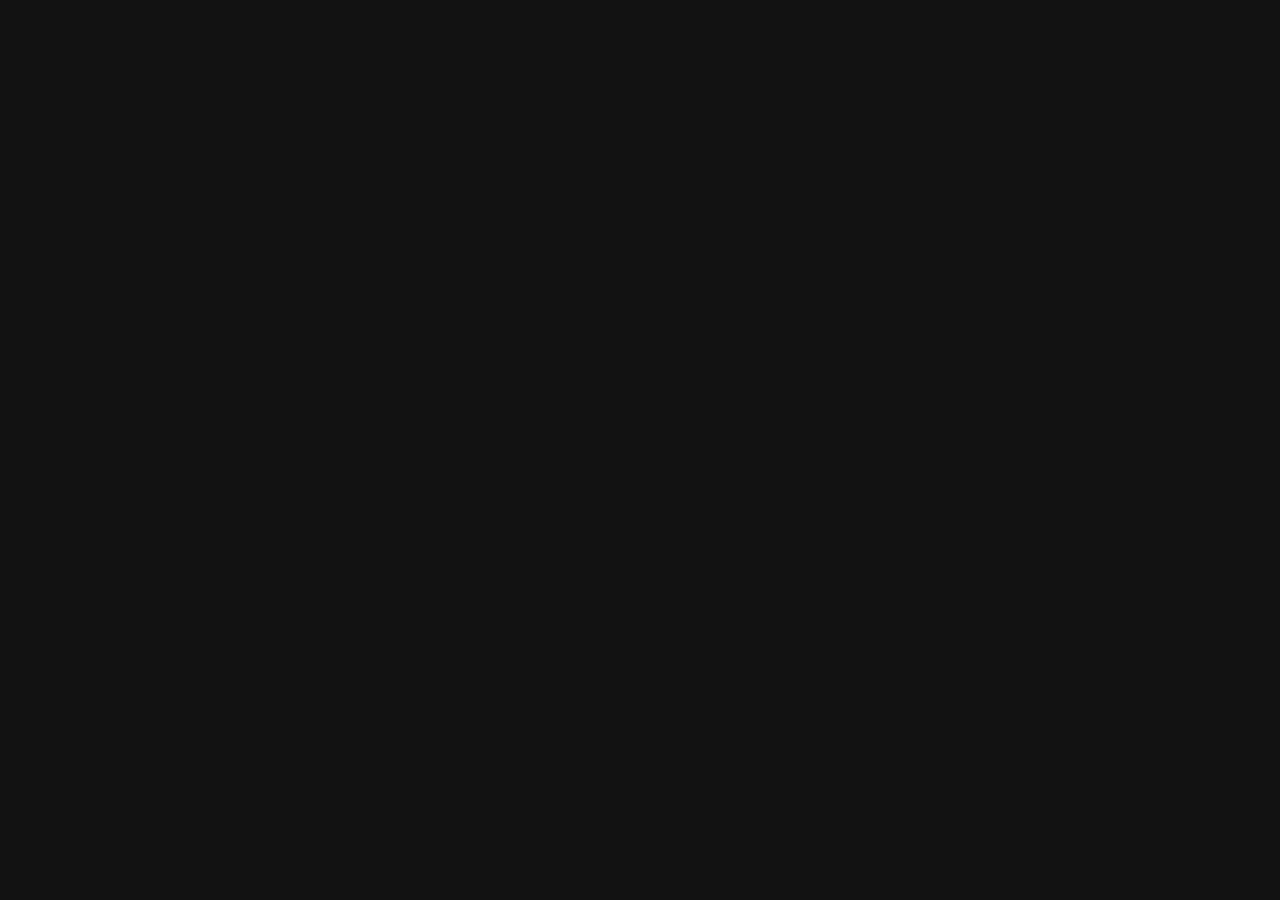
==== public/system/index.html @ 82a5e255 "Create index.html" ====
<!doctype html>
<html lang="vi">
<head>
  <meta charset="utf-8"/>
  <meta name="viewport" content="width=device-width,initial-scale=1"/>
  <meta name="color-scheme" content="dark"/>
  <meta name="theme-color" content="#0b0f14"/>

  <title>Hệ thống Muonnoi · Nguyên tắc và kiến trúc</title>
  <meta name="description" content="Nguyên tắc vận hành Muonnoi: chống thao túng, không feed gây nghiện, dữ liệu tối thiểu, link bền, kiến trúc Cloudflare Pages/Workers/D1."/>
  <link rel="canonical" href="https://docs.muonnoi.org/system/"/>

  <link rel="alternate" hreflang="vi" href="https://docs.muonnoi.org/system/"/>
  <link rel="alternate" hreflang="en" href="https://docs.muonnoi.org/en/system/"/>
  <link rel="alternate" hreflang="x-default" href="https://docs.muonnoi.org/system/"/>

  <meta property="og:type" content="article"/>
  <meta property="og:site_name" content="Muonnoi"/>
  <meta property="og:title" content="Hệ thống Muonnoi"/>
  <meta property="og:description" content="Nguyên tắc và kiến trúc của Social Operating System."/>
  <meta property="og:url" content="https://docs.muon
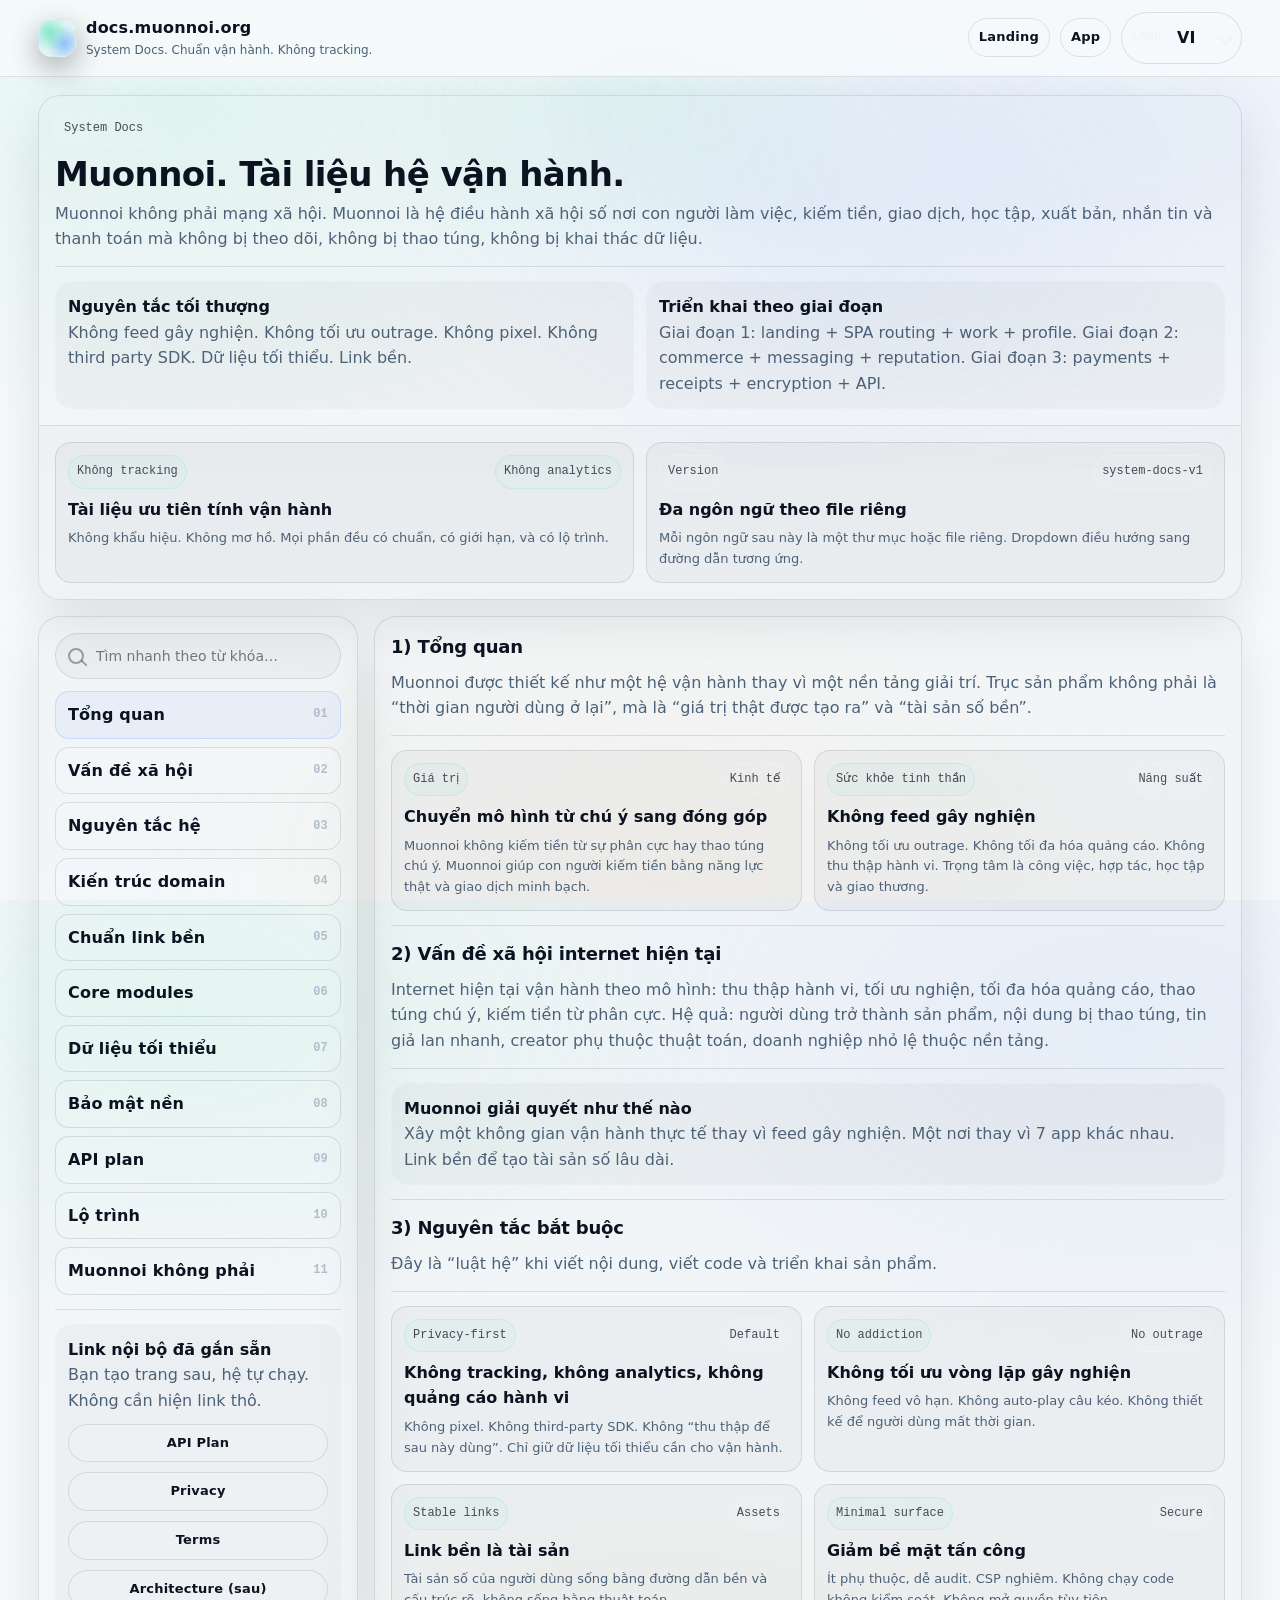
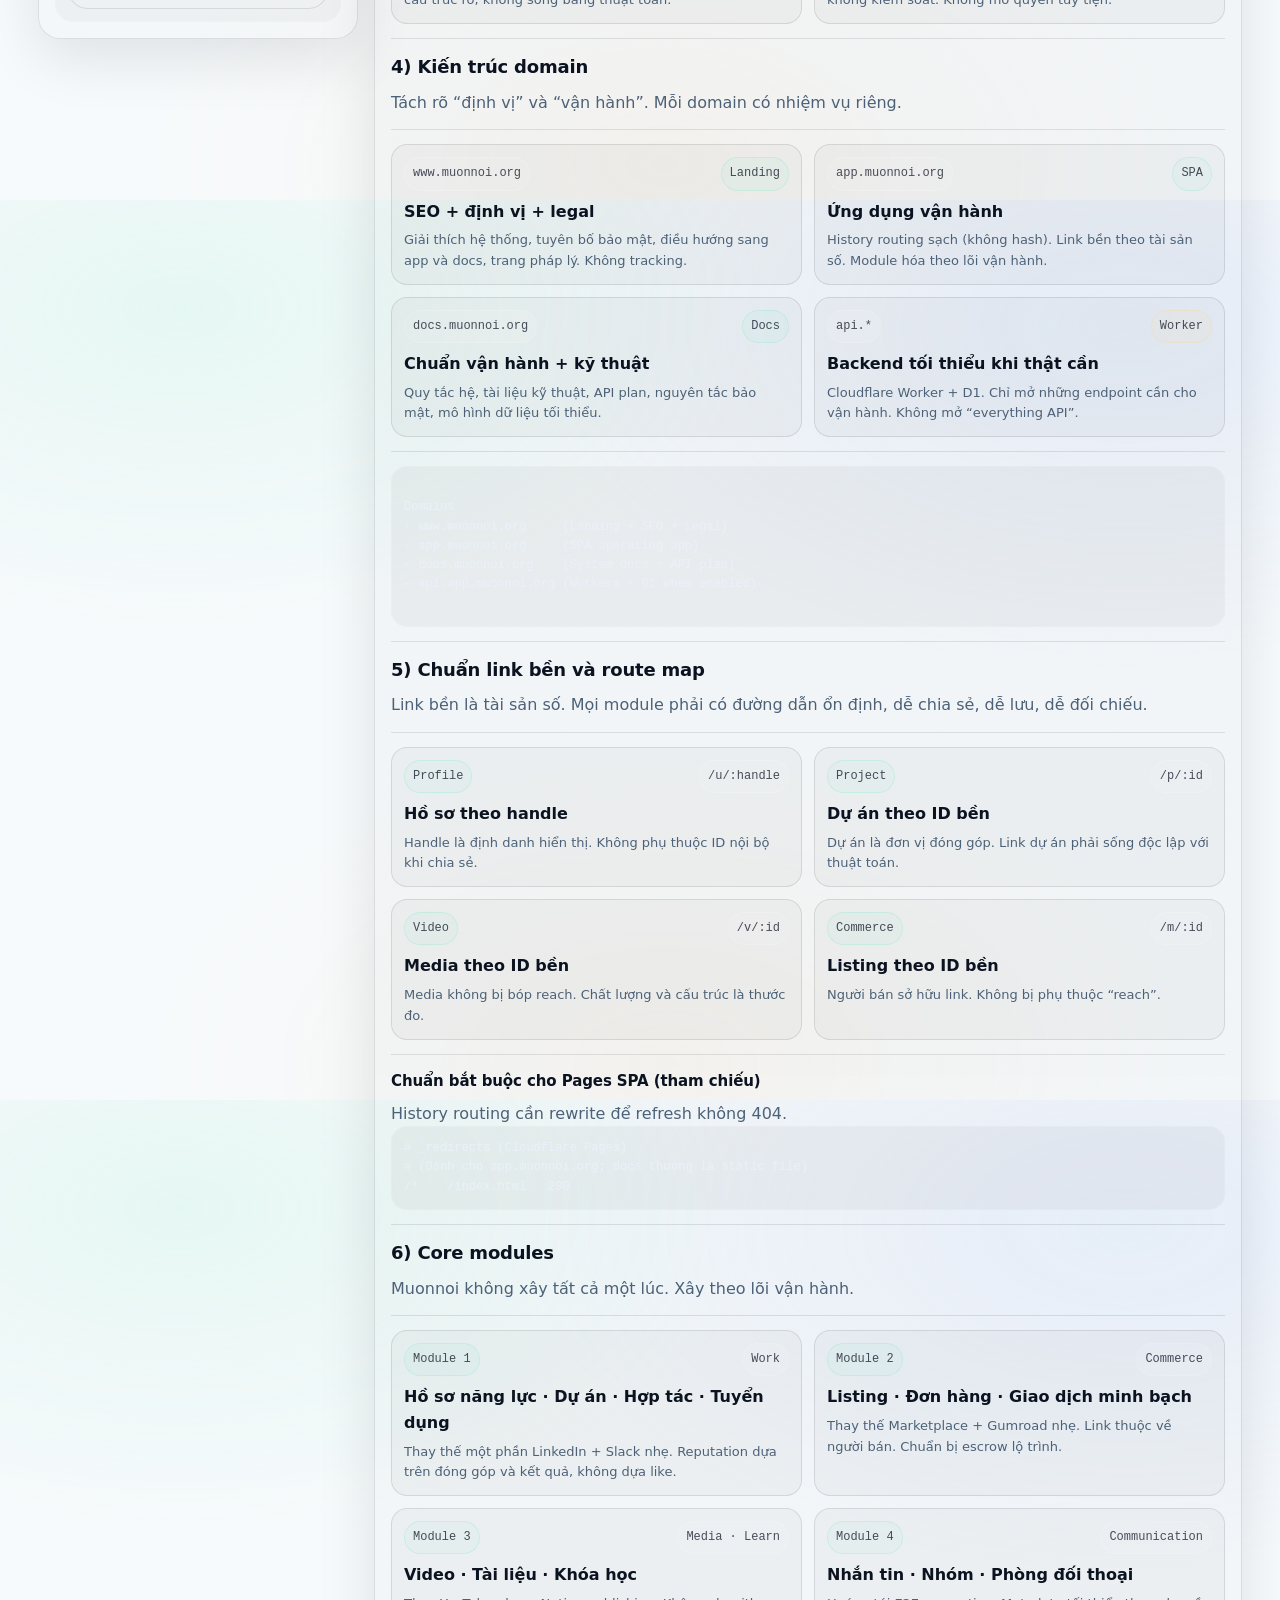
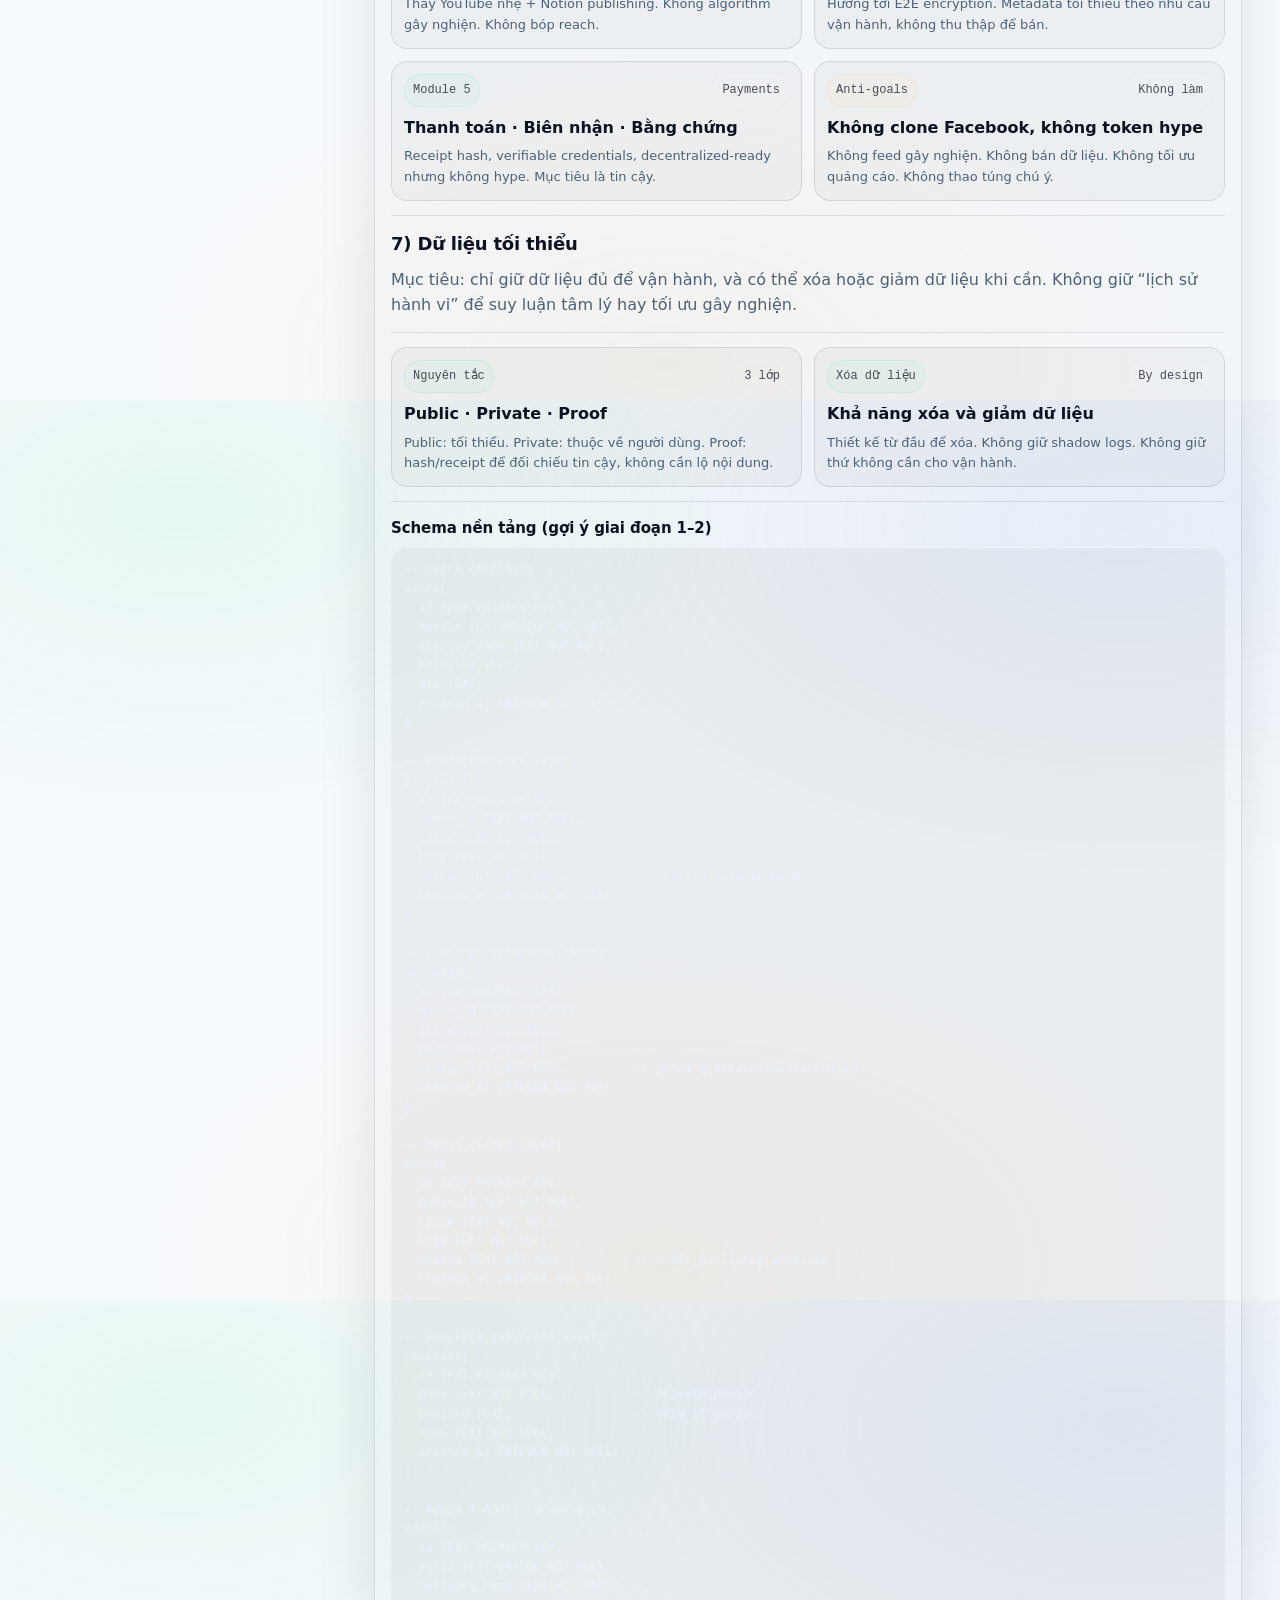
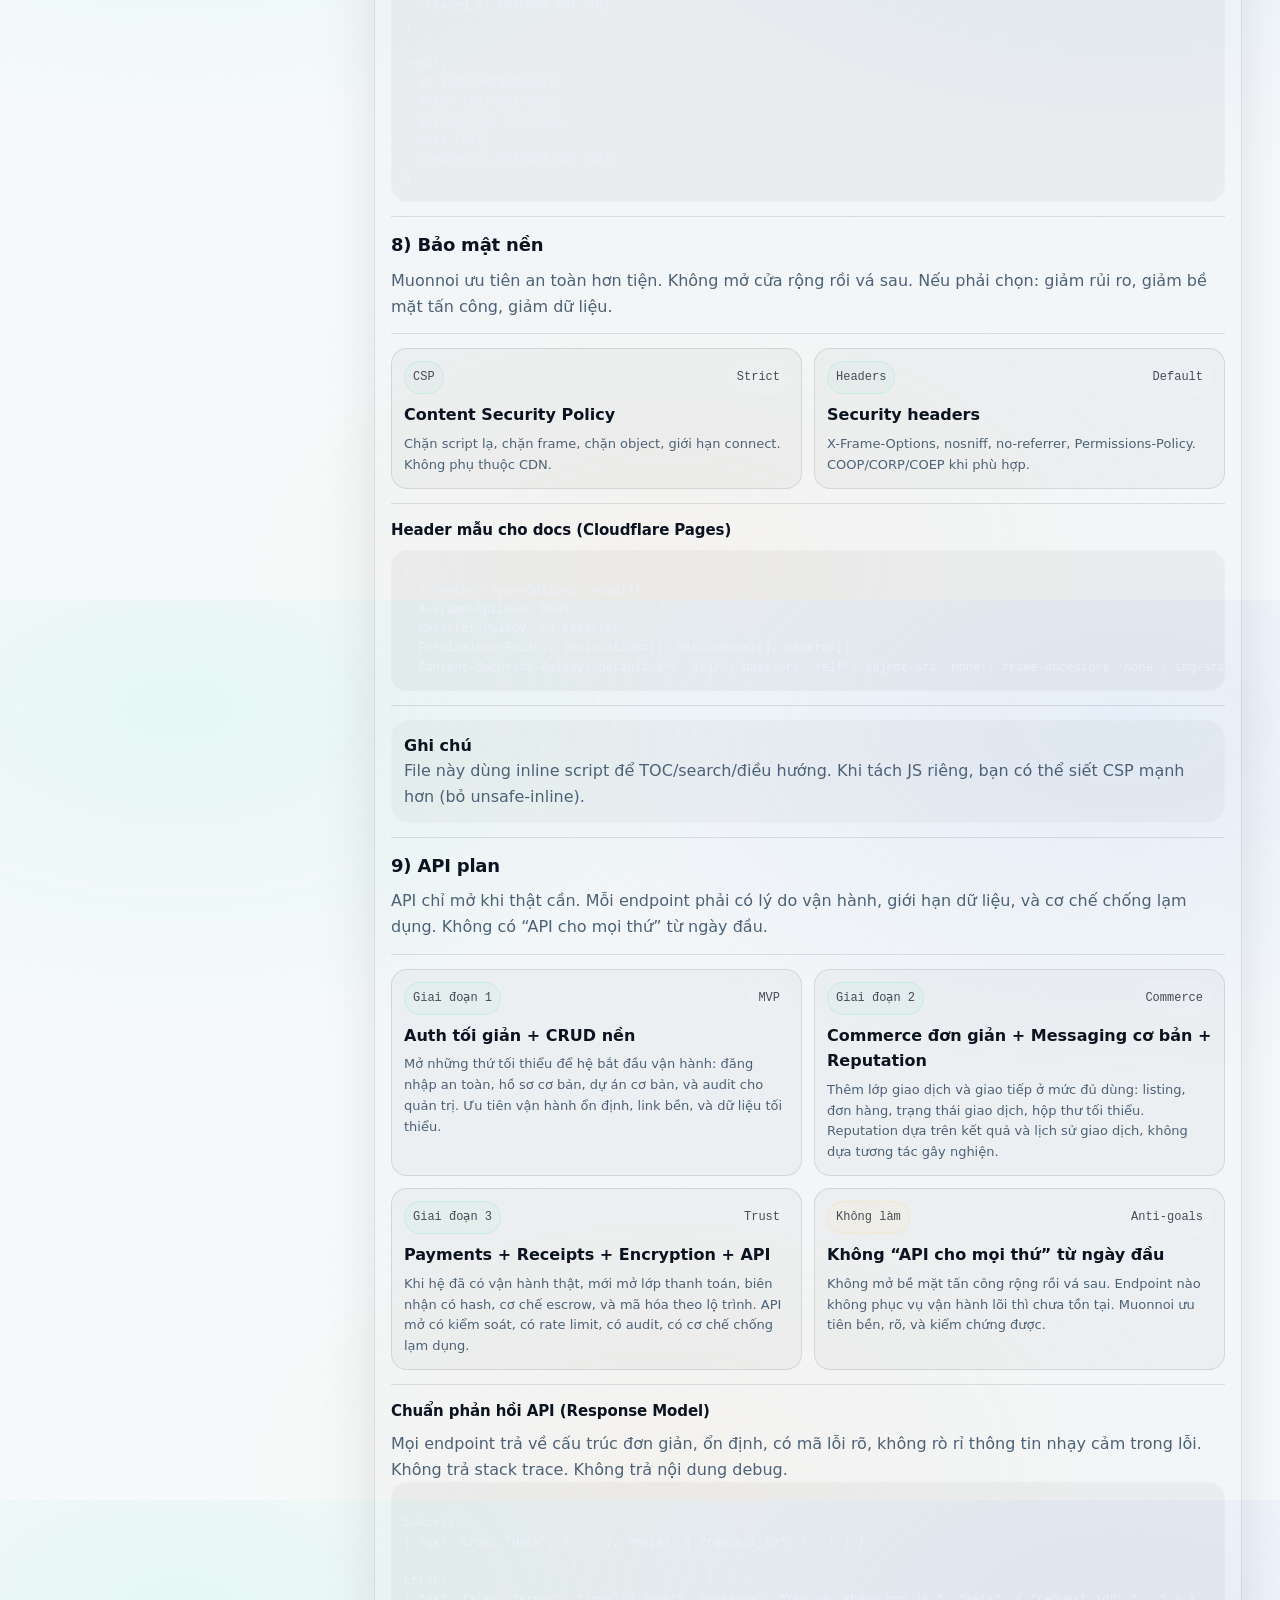
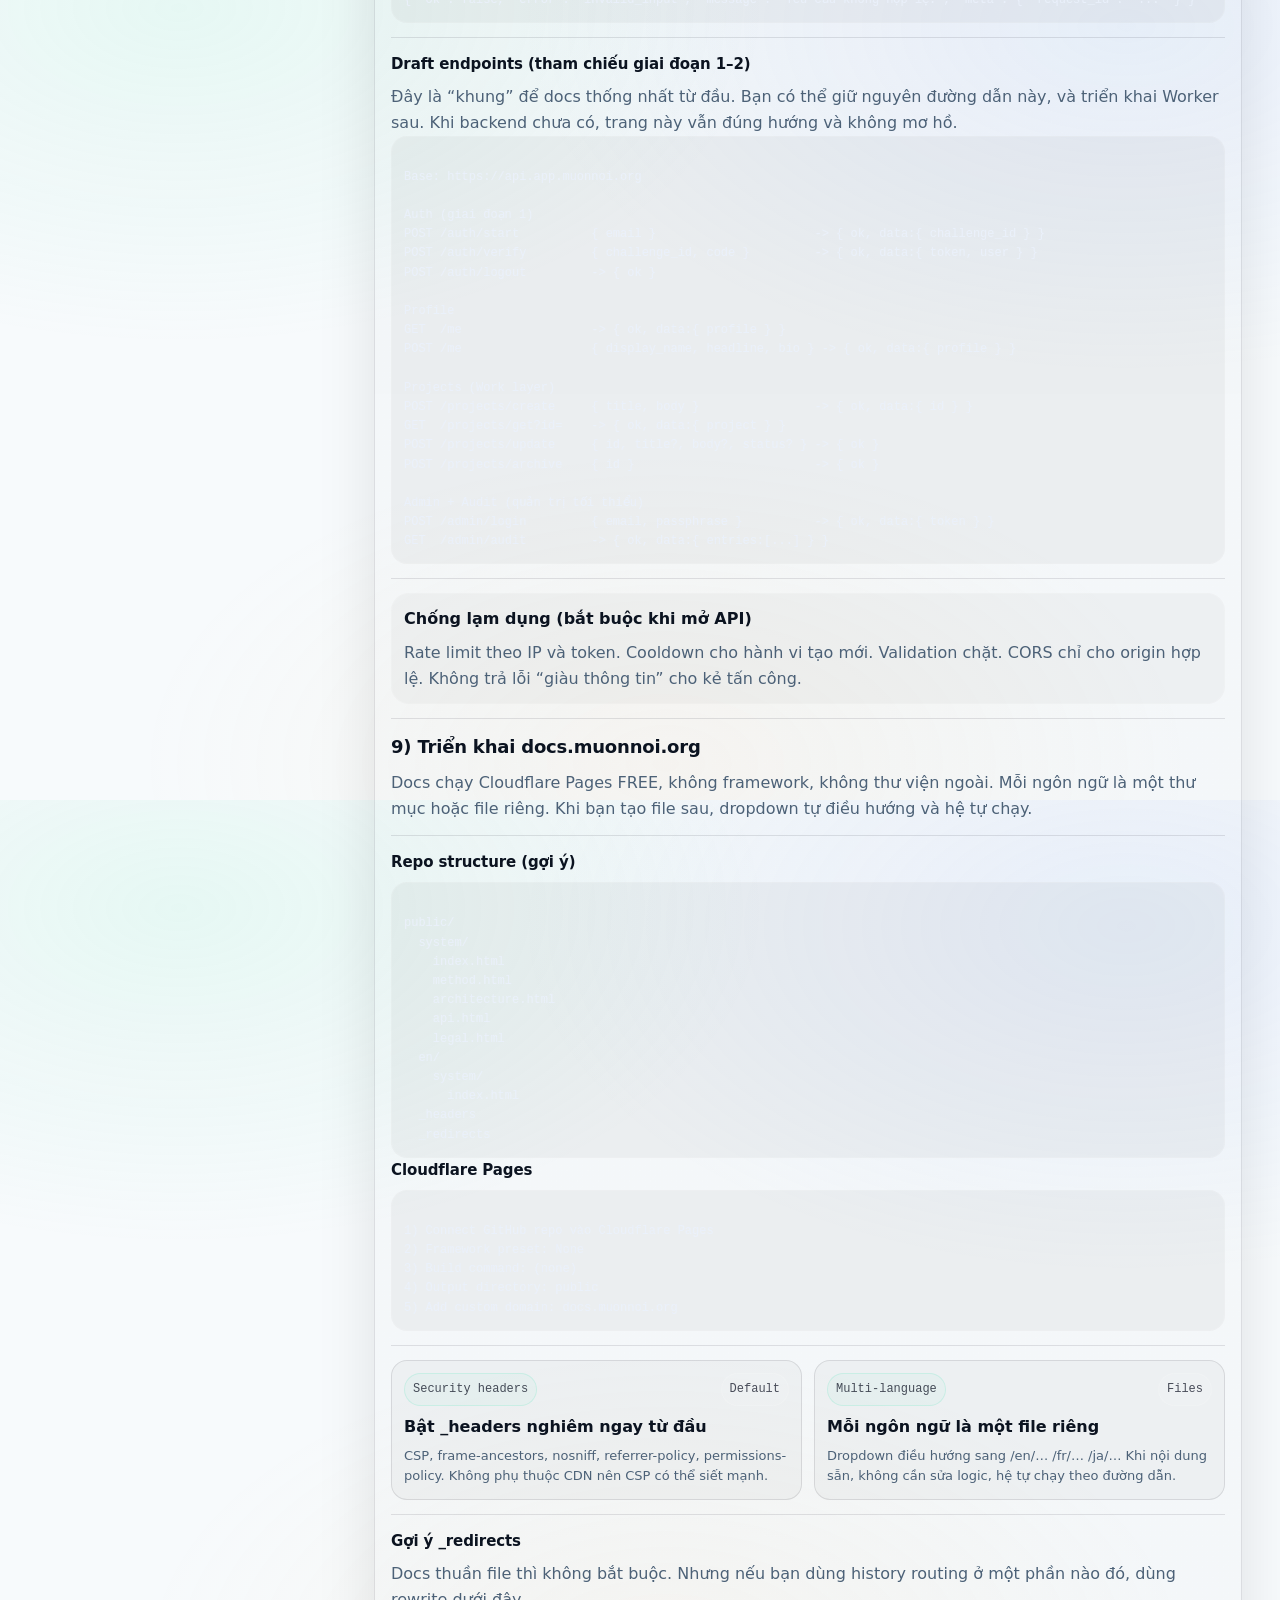
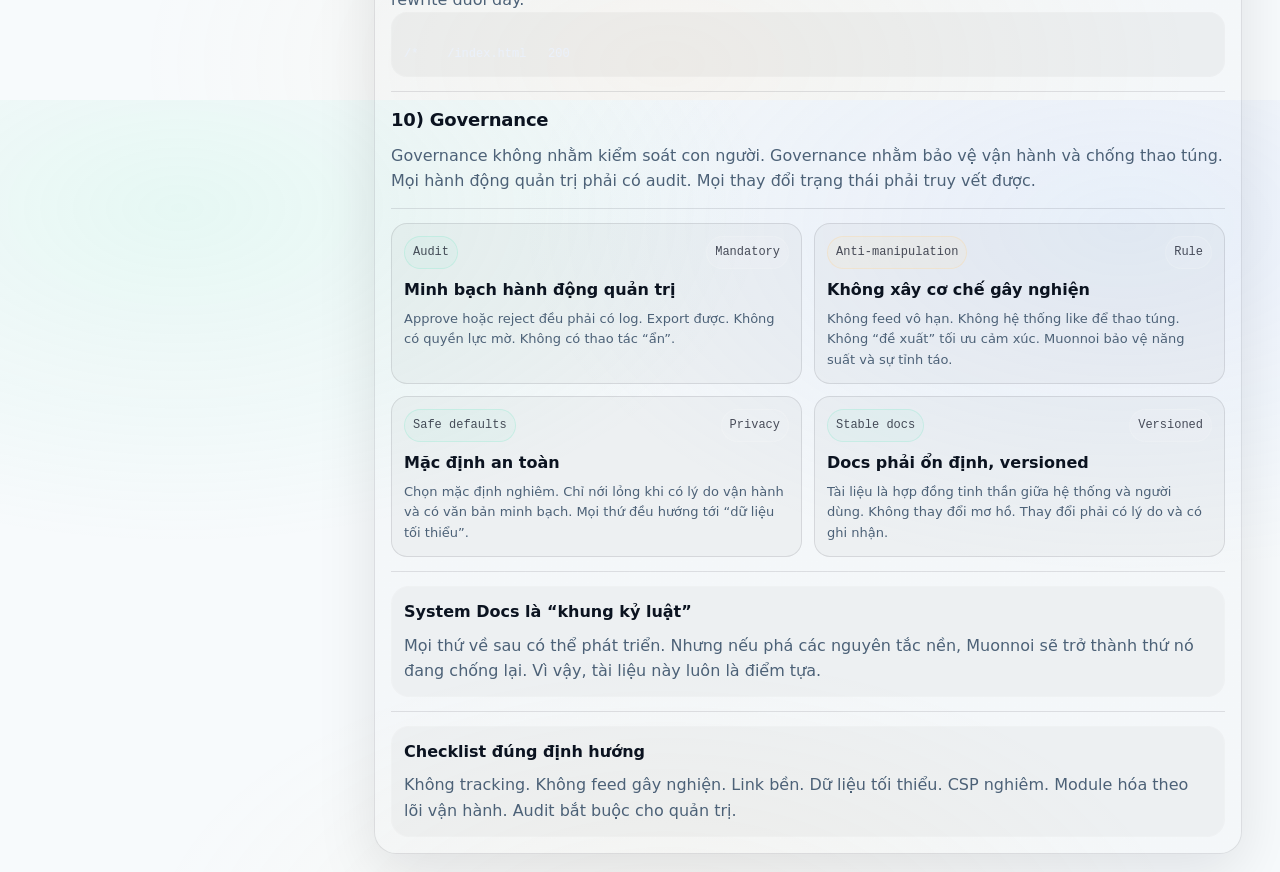
==== commit bb34459e: "Update index.html" ====
--- a/public/system/index.html
+++ b/public/system/index.html
@@ -1,21 +1,1176 @@
 <!doctype html>
 <html lang="vi">
 <head>
-  <meta charset="utf-8"/>
-  <meta name="viewport" content="width=device-width,initial-scale=1"/>
-  <meta name="color-scheme" content="dark"/>
-  <meta name="theme-color" content="#0b0f14"/>
-
-  <title>Hệ thống Muonnoi · Nguyên tắc và kiến trúc</title>
-  <meta name="description" content="Nguyên tắc vận hành Muonnoi: chống thao túng, không feed gây nghiện, dữ liệu tối thiểu, link bền, kiến trúc Cloudflare Pages/Workers/D1."/>
-  <link rel="canonical" href="https://docs.muonnoi.org/system/"/>
-
-  <link rel="alternate" hreflang="vi" href="https://docs.muonnoi.org/system/"/>
-  <link rel="alternate" hreflang="en" href="https://docs.muonnoi.org/en/system/"/>
-  <link rel="alternate" hreflang="x-default" href="https://docs.muonnoi.org/system/"/>
-
-  <meta property="og:type" content="article"/>
-  <meta property="og:site_name" content="Muonnoi"/>
-  <meta property="og:title" content="Hệ thống Muonnoi"/>
-  <meta property="og:description" content="Nguyên tắc và kiến trúc của Social Operating System."/>
-  <meta property="og:url" content="https://docs.muon
+  <meta charset="utf-8" />
+  <meta name="viewport" content="width=device-width,initial-scale=1" />
+  <meta name="color-scheme" content="dark light" />
+  <meta name="theme-color" content="#0b0f14" />
+
+  <title>Muonnoi System Docs · Hệ điều hành xã hội số</title>
+  <meta name="description" content="Tài liệu hệ thống Muonnoi: định vị, nguyên tắc bắt buộc, kiến trúc domain, chuẩn link bền, module lõi, dữ liệu tối thiểu, bảo mật nền và API plan theo giai đoạn." />
+  <link rel="canonical" href="https://docs.muonnoi.org/system/" />
+
+  <link rel="alternate" hreflang="vi" href="https://docs.muonnoi.org/system/" />
+  <link rel="alternate" hreflang="en" href="https://docs.muonnoi.org/en/system/" />
+  <link rel="alternate" hreflang="x-default" href="https://docs.muonnoi.org/system/" />
+
+  <meta property="og:type" content="website" />
+  <meta property="og:site_name" content="Muonnoi" />
+  <meta property="og:title" content="Muonnoi System Docs · Hệ điều hành xã hội số" />
+  <meta property="og:description" content="Định vị, nguyên tắc, kiến trúc, chuẩn link bền, module lõi, dữ liệu tối thiểu, bảo mật nền và API plan." />
+  <meta property="og:url" content="https://docs.muonnoi.org/system/" />
+  <meta name="twitter:card" content="summary" />
+  <meta name="twitter:title" content="Muonnoi System Docs" />
+  <meta name="twitter:description" content="Không tracking. Không feed gây nghiện. Link bền. Dữ liệu tối thiểu. API mở theo nhu cầu vận hành." />
+
+  <script type="application/ld+json">
+  {
+    "@context":"https://schema.org",
+    "@type":"WebSite",
+    "name":"Muonnoi Docs",
+    "url":"https://docs.muonnoi.org/",
+    "publisher":{
+      "@type":"Organization",
+      "name":"Muonnoi",
+      "url":"https://www.muonnoi.org/"
+    }
+  }
+  </script>
+  <script type="application/ld+json">
+  {
+    "@context":"https://schema.org",
+    "@type":"TechArticle",
+    "headline":"Muonnoi System Docs",
+    "description":"Định vị, nguyên tắc bắt buộc, kiến trúc domain, chuẩn link bền, module lõi, dữ liệu tối thiểu, bảo mật nền và API plan theo giai đoạn.",
+    "inLanguage":"vi",
+    "url":"https://docs.muonnoi.org/system/"
+  }
+  </script>
+
+  <style>
+    :root{
+      --bg:#0b0f14;
+      --panel:#0f1724;
+      --panel2:#0b1220;
+      --text:#e9f0fb;
+      --muted:#a6b4c6;
+      --line:rgba(255,255,255,.10);
+      --line2:rgba(255,255,255,.16);
+      --accent:#7fe7c4;
+      --accent2:#8ab4ff;
+      --warn:#ffd08a;
+      --danger:#ff8aa0;
+      --shadow: 0 18px 80px rgba(0,0,0,.58);
+      --r:16px;
+      --r2:22px;
+      --max:1240px;
+      --mono: ui-monospace, SFMono-Regular, Menlo, Monaco, Consolas, "Liberation Mono", "Courier New", monospace;
+      --sans: system-ui, -apple-system, Segoe UI, Roboto, Helvetica, Arial, "Apple Color Emoji","Segoe UI Emoji";
+    }
+    @media (prefers-color-scheme: light){
+      :root{
+        --bg:#f7fafc;
+        --panel:#ffffff;
+        --panel2:#ffffff;
+        --text:#0b1320;
+        --muted:#4c6177;
+        --line:rgba(2,6,23,.10);
+        --line2:rgba(2,6,23,.18);
+        --shadow: 0 18px 60px rgba(2,6,23,.10);
+      }
+    }
+    *{box-sizing:border-box}
+    html,body{height:100%}
+    body{
+      margin:0;
+      font-family:var(--sans);
+      color:var(--text);
+      background:
+        radial-gradient(980px 560px at 14% 12%, rgba(127,231,196,.14), transparent 60%),
+        radial-gradient(980px 560px at 88% 14%, rgba(138,180,255,.12), transparent 62%),
+        radial-gradient(880px 520px at 52% 96%, rgba(255,208,138,.08), transparent 60%),
+        var(--bg);
+      line-height:1.6;
+      overflow-x:hidden;
+    }
+
+    a{color:inherit;text-decoration:none}
+    button, input, select, textarea{font:inherit}
+
+    .glow{
+      position:fixed; inset:-140px;
+      pointer-events:none;
+      background:
+        radial-gradient(520px 340px at var(--mx, 50%) var(--my, 18%), rgba(127,231,196,.10), transparent 62%),
+        radial-gradient(640px 420px at calc(var(--mx, 50%) + 10%) calc(var(--my, 18%) + 12%), rgba(138,180,255,.10), transparent 64%);
+      opacity:.95;
+      filter: blur(6px);
+      z-index:0;
+    }
+    main{position:relative; z-index:1}
+
+    .skip{
+      position:absolute; left:-999px; top:auto; width:1px; height:1px; overflow:hidden;
+    }
+    .skip:focus{
+      left:18px; top:12px; width:auto; height:auto; padding:10px 12px;
+      border-radius:12px; background:rgba(255,255,255,.08); border:1px solid var(--line2);
+      z-index:9999;
+    }
+
+    .topbar{
+      position:sticky; top:0; z-index:60;
+      background:rgba(11,15,20,.74);
+      backdrop-filter: blur(10px);
+      border-bottom:1px solid var(--line);
+    }
+    @media (prefers-color-scheme: light){
+      .topbar{background: rgba(247,250,252,.82)}
+    }
+    .topbar .row{
+      max-width:var(--max);
+      margin:0 auto;
+      padding:12px 18px;
+      display:flex;
+      align-items:center;
+      justify-content:space-between;
+      gap:12px;
+    }
+
+    .brand{display:flex; align-items:center; gap:10px; min-width: 240px;}
+    .logo{
+      width:38px; height:38px; border-radius:14px;
+      background:
+        radial-gradient(18px 18px at 30% 35%, rgba(127,231,196,.95), rgba(127,231,196,.10)),
+        radial-gradient(18px 18px at 70% 65%, rgba(138,180,255,.92), rgba(138,180,255,.08));
+      border:1px solid rgba(255,255,255,.14);
+      box-shadow: 0 10px 30px rgba(0,0,0,.35);
+      flex:0 0 auto;
+    }
+    .brandTitle{font-weight:900; letter-spacing:.2px}
+    .brandSub{color:var(--muted); font-size:12px}
+
+    .btn{
+      display:inline-flex; align-items:center; justify-content:center;
+      padding:10px 12px;
+      border-radius:999px;
+      border:1px solid var(--line);
+      background:rgba(255,255,255,.04);
+      color:var(--text);
+      font-weight:780;
+      letter-spacing:.2px;
+      transition: transform .15s ease, border-color .15s ease, background .15s ease;
+      user-select:none;
+      white-space:nowrap;
+      cursor:pointer;
+    }
+    .btn:hover{transform: translateY(-1px); border-color:var(--line2); background:rgba(255,255,255,.06)}
+    .btn.primary{
+      border-color: rgba(127,231,196,.46);
+      background: rgba(127,231,196,.12);
+    }
+    .btn.primary:hover{border-color: rgba(127,231,196,.72)}
+    .btn.ghost{background:transparent}
+    .btn.small{padding:8px 10px; font-size:13px}
+
+    .langWrap{
+      display:inline-flex; align-items:center; gap:8px;
+      padding:6px 10px;
+      border-radius:999px;
+      border:1px solid var(--line);
+      background:rgba(255,255,255,.03);
+    }
+    .langLabel{font-family:var(--mono); font-size:12px; color:rgba(233,240,251,.80);}
+    select.lang{
+      appearance:none; border:0; outline:none; background:transparent; color:var(--text);
+      font-weight:850; cursor:pointer; padding:6px 28px 6px 8px; border-radius:999px;
+    }
+    .chev{
+      width:10px; height:10px;
+      border-right:2px solid rgba(233,240,251,.7);
+      border-bottom:2px solid rgba(233,240,251,.7);
+      transform: rotate(45deg);
+      margin-left:-18px;
+      pointer-events:none;
+    }
+
+    .wrap{max-width:var(--max); margin:0 auto; padding:18px}
+    .layout{
+      display:grid;
+      grid-template-columns: 320px 1fr;
+      gap:16px;
+      align-items:start;
+      margin-top:16px;
+    }
+    @media (max-width: 980px){
+      .layout{grid-template-columns: 1fr}
+      .sidebar{position:relative !important; top:auto !important}
+    }
+
+    .card{
+      border:1px solid var(--line);
+      border-radius: var(--r2);
+      background: linear-gradient(180deg, rgba(255,255,255,.05), rgba(255,255,255,.02));
+      box-shadow: var(--shadow);
+      overflow:hidden;
+    }
+    @media (prefers-color-scheme: light){
+      .card{background: linear-gradient(180deg, rgba(2,6,23,.02), rgba(2,6,23,.01))}
+    }
+    .pad{padding:16px}
+    .panel{
+      border-top:1px solid var(--line);
+      background: linear-gradient(180deg, rgba(15,23,36,.55), rgba(11,18,32,.35));
+    }
+    @media (prefers-color-scheme: light){
+      .panel{background: linear-gradient(180deg, rgba(2,6,23,.02), rgba(2,6,23,.01))}
+    }
+
+    .tag{
+      display:inline-flex;
+      font-family:var(--mono);
+      font-size:12px;
+      padding:6px 8px;
+      border-radius:10px;
+      border:1px solid rgba(255,255,255,.14);
+      background: rgba(255,255,255,.04);
+      color:rgba(233,240,251,.86);
+    }
+    @media (prefers-color-scheme: light){
+      .tag{color: rgba(2,6,23,.70)}
+    }
+
+    h1{
+      margin:10px 0 8px;
+      font-size:34px;
+      letter-spacing:-.6px;
+      line-height:1.12;
+    }
+    @media (max-width: 520px){ h1{font-size:28px} }
+    h2{margin:0 0 8px; font-size:18px; letter-spacing:-.2px}
+    h3{margin:0 0 8px; font-size:15px; letter-spacing:-.1px}
+    .muted{color:var(--muted)}
+    .mono{font-family:var(--mono)}
+    .hr{height:1px; background:var(--line); margin:14px 0}
+
+    .sidebar{position:sticky; top:72px}
+    .search{
+      display:flex; gap:10px; align-items:center;
+      border:1px solid var(--line);
+      border-radius: 999px;
+      background: rgba(0,0,0,.18);
+      padding:10px 12px;
+    }
+    @media (prefers-color-scheme: light){
+      .search{background: rgba(2,6,23,.03)}
+    }
+    .search input{
+      width:100%;
+      border:0; outline:none; background:transparent; color:var(--text);
+      font-size:14px;
+    }
+    .searchIcon{
+      width:16px; height:16px; border:2px solid rgba(233,240,251,.55);
+      border-radius:50%; position:relative; flex:0 0 auto;
+    }
+    @media (prefers-color-scheme: light){
+      .searchIcon{border-color: rgba(2,6,23,.35)}
+    }
+    .searchIcon:after{
+      content:""; position:absolute; width:8px; height:2px;
+      background: rgba(233,240,251,.55);
+      right:-6px; bottom:-2px;
+      transform: rotate(45deg);
+      border-radius:99px;
+    }
+    @media (prefers-color-scheme: light){
+      .searchIcon:after{background: rgba(2,6,23,.35)}
+    }
+
+    .navList{display:grid; gap:8px; margin-top:12px}
+    .navBtn{
+      width:100%;
+      justify-content:flex-start;
+      border-radius: 14px;
+      padding:10px 12px;
+      font-weight:820;
+      background: rgba(255,255,255,.03);
+    }
+    .navBtn .hint{
+      margin-left:auto;
+      font-family:var(--mono);
+      font-size:12px;
+      color: rgba(166,180,198,.85);
+    }
+    .navBtn.active{
+      border-color: rgba(138,180,255,.35);
+      background: rgba(138,180,255,.10);
+    }
+
+    .callout{
+      border:1px solid rgba(255,255,255,.14);
+      background: rgba(0,0,0,.18);
+      border-radius: 18px;
+      padding:12px;
+    }
+    @media (prefers-color-scheme: light){
+      .callout{background: rgba(2,6,23,.03)}
+    }
+    .callout strong{font-weight:900}
+    .cols{display:grid; grid-template-columns: 1fr 1fr; gap:12px}
+    @media (max-width: 980px){ .cols{grid-template-columns: 1fr} }
+
+    .item{
+      border:1px solid var(--line);
+      border-radius: 16px;
+      background: rgba(0,0,0,.18);
+      padding:12px;
+    }
+    @media (prefers-color-scheme: light){
+      .item{background: rgba(2,6,23,.03)}
+    }
+    .itemTop{display:flex; align-items:center; justify-content:space-between; gap:10px}
+    .badge{
+      display:inline-flex; align-items:center; gap:8px;
+      font-family:var(--mono);
+      font-size:12px;
+      padding:6px 8px;
+      border-radius:999px;
+      border:1px solid rgba(255,255,255,.14);
+      background: rgba(255,255,255,.04);
+      color:rgba(233,240,251,.86);
+      white-space:nowrap;
+    }
+    @media (prefers-color-scheme: light){
+      .badge{color: rgba(2,6,23,.70)}
+    }
+    .badge.ok{border-color: rgba(127,231,196,.28); background: rgba(127,231,196,.08)}
+    .badge.warn{border-color: rgba(255,208,138,.28); background: rgba(255,208,138,.08)}
+    .badge.danger{border-color: rgba(255,138,160,.28); background: rgba(255,138,160,.08)}
+    .itemTitle{font-weight:900; margin-top:8px}
+    .itemBody{color:var(--muted); font-size:13px; margin-top:6px}
+
+    .code{
+      font-family: var(--mono);
+      font-size:12px;
+      line-height:1.6;
+      background: rgba(0,0,0,.28);
+      border:1px solid rgba(255,255,255,.12);
+      border-radius: 16px;
+      padding:12px;
+      overflow:auto;
+      white-space:pre;
+      color: rgba(233,240,251,.92);
+    }
+    @media (prefers-color-scheme: light){
+      .code{background: rgba(2,6,23,.04)}
+    }
+
+    .footer{
+      margin:22px 0 10px;
+      border-top:1px solid var(--line);
+      padding-top:14px;
+      color:var(--muted);
+      font-size:12px;
+      text-align:center;
+      font-family:var(--mono);
+    }
+
+    .toast{
+      position:fixed;
+      left:50%;
+      bottom:18px;
+      transform: translateX(-50%);
+      background: rgba(15,23,36,.92);
+      border:1px solid var(--line2);
+      border-radius: 16px;
+      box-shadow: var(--shadow);
+      padding:10px 12px;
+      color: rgba(233,240,251,.92);
+      font-family: var(--mono);
+      font-size:12px;
+      z-index:120;
+      opacity:0;
+      pointer-events:none;
+      transition: opacity .18s ease, transform .18s ease;
+      max-width: min(860px, 92vw);
+    }
+    .toast.show{
+      opacity:1;
+      transform: translateX(-50%) translateY(-2px);
+    }
+  </style>
+</head>
+
+<body>
+  <div class="glow" aria-hidden="true"></div>
+  <a class="skip" href="#content">Đi tới nội dung</a>
+
+  <header class="topbar" role="banner">
+    <div class="row">
+      <div class="brand" role="img" aria-label="Muonnoi System Docs">
+        <div class="logo" aria-hidden="true"></div>
+        <div>
+          <div class="brandTitle">docs.muonnoi.org</div>
+          <div class="brandSub">System Docs. Chuẩn vận hành. Không tracking.</div>
+        </div>
+      </div>
+
+      <div style="display:flex; gap:10px; align-items:center">
+        <!-- Nút đã gắn link sẵn (không hiển thị link thô) -->
+        <button class="btn small ghost" type="button" data-href="https://www.muonnoi.org/">Landing</button>
+        <button class="btn small ghost" type="button" data-href="https://app.muonnoi.org/">App</button>
+
+        <!-- Ngôn ngữ: mỗi ngôn ngữ là một file/thư mục riêng -->
+        <div class="langWrap" aria-label="Ngôn ngữ">
+          <span class="langLabel">LANG</span>
+          <select class="lang" id="langSelect" aria-label="Chọn ngôn ngữ">
+            <option value="/system/" selected>VI</option>
+            <option value="/en/system/">EN</option>
+            <option value="/fr/system/">FR</option>
+            <option value="/ja/system/">JA</option>
+            <option value="/ko/system/">KO</option>
+            <option value="/zh/system/">ZH</option>
+          </select>
+          <span class="chev" aria-hidden="true"></span>
+        </div>
+      </div>
+    </div>
+  </header>
+
+  <main class="wrap" id="content" role="main">
+    <div class="card">
+      <div class="pad">
+        <span class="tag">System Docs</span>
+        <h1>Muonnoi. Tài liệu hệ vận hành.</h1>
+        <div class="muted">
+          Muonnoi không phải mạng xã hội. Muonnoi là hệ điều hành xã hội số nơi con người làm việc, kiếm tiền, giao dịch, học tập,
+          xuất bản, nhắn tin và thanh toán mà không bị theo dõi, không bị thao túng, không bị khai thác dữ liệu.
+        </div>
+
+        <div class="hr"></div>
+
+        <div class="cols">
+          <div class="callout">
+            <strong>Nguyên tắc tối thượng</strong>
+            <div class="muted">Không feed gây nghiện. Không tối ưu outrage. Không pixel. Không third party SDK. Dữ liệu tối thiểu. Link bền.</div>
+          </div>
+          <div class="callout">
+            <strong>Triển khai theo giai đoạn</strong>
+            <div class="muted">Giai đoạn 1: landing + SPA routing + work + profile. Giai đoạn 2: commerce + messaging + reputation. Giai đoạn 3: payments + receipts + encryption + API.</div>
+          </div>
+        </div>
+      </div>
+
+      <div class="pad panel">
+        <div class="cols">
+          <div class="item" data-index>
+            <div class="itemTop">
+              <div class="badge ok">Không tracking</div>
+              <div class="badge ok">Không analytics</div>
+            </div>
+            <div class="itemTitle">Tài liệu ưu tiên tính vận hành</div>
+            <div class="itemBody">Không khẩu hiệu. Không mơ hồ. Mọi phần đều có chuẩn, có giới hạn, và có lộ trình.</div>
+          </div>
+
+          <div class="item" data-index>
+            <div class="itemTop">
+              <div class="badge">Version</div>
+              <div class="badge">system-docs-v1</div>
+            </div>
+            <div class="itemTitle">Đa ngôn ngữ theo file riêng</div>
+            <div class="itemBody">Mỗi ngôn ngữ sau này là một thư mục hoặc file riêng. Dropdown điều hướng sang đường dẫn tương ứng.</div>
+          </div>
+        </div>
+      </div>
+    </div>
+
+    <div class="layout">
+      <!-- Sidebar -->
+      <aside class="sidebar card" aria-label="Mục lục">
+        <div class="pad">
+          <div class="search" role="search" aria-label="Tìm trong tài liệu">
+            <span class="searchIcon" aria-hidden="true"></span>
+            <input id="search" type="search" placeholder="Tìm nhanh theo từ khóa…" autocomplete="off" />
+          </div>
+
+          <div class="navList" id="navList">
+            <button class="btn navBtn active" type="button" data-jump="#overview">Tổng quan <span class="hint">01</span></button>
+            <button class="btn navBtn" type="button" data-jump="#problem">Vấn đề xã hội <span class="hint">02</span></button>
+            <button class="btn navBtn" type="button" data-jump="#principles">Nguyên tắc hệ <span class="hint">03</span></button>
+            <button class="btn navBtn" type="button" data-jump="#domains">Kiến trúc domain <span class="hint">04</span></button>
+            <button class="btn navBtn" type="button" data-jump="#routing">Chuẩn link bền <span class="hint">05</span></button>
+            <button class="btn navBtn" type="button" data-jump="#modules">Core modules <span class="hint">06</span></button>
+            <button class="btn navBtn" type="button" data-jump="#data">Dữ liệu tối thiểu <span class="hint">07</span></button>
+            <button class="btn navBtn" type="button" data-jump="#security">Bảo mật nền <span class="hint">08</span></button>
+            <button class="btn navBtn" type="button" data-jump="#api">API plan <span class="hint">09</span></button>
+            <button class="btn navBtn" type="button" data-jump="#roadmap">Lộ trình <span class="hint">10</span></button>
+            <button class="btn navBtn" type="button" data-jump="#non-goals">Muonnoi không phải <span class="hint">11</span></button>
+          </div>
+
+          <div class="hr"></div>
+
+          <div class="callout">
+            <strong>Link nội bộ đã gắn sẵn</strong>
+            <div class="muted">Bạn tạo trang sau, hệ tự chạy. Không cần hiện link thô.</div>
+            <div style="display:grid; gap:10px; margin-top:10px">
+              <button class="btn small" type="button" data-href="/api/">API Plan</button>
+              <button class="btn small" type="button" data-href="/legal/privacy.html">Privacy</button>
+              <button class="btn small" type="button" data-href="/legal/terms.html">Terms</button>
+              <button class="btn small" type="button" data-href="/system/architecture.html">Architecture (sau)</button>
+            </div>
+          </div>
+        </div>
+      </aside>
+
+      <!-- Content -->
+      <section class="card">
+        <div class="pad">
+
+          <section id="overview" data-index>
+            <h2>1) Tổng quan</h2>
+            <div class="muted">
+              Muonnoi được thiết kế như một hệ vận hành thay vì một nền tảng giải trí.
+              Trục sản phẩm không phải là “thời gian người dùng ở lại”, mà là “giá trị thật được tạo ra” và “tài sản số bền”.
+            </div>
+
+            <div class="hr"></div>
+
+            <div class="cols">
+              <div class="item" data-index>
+                <div class="itemTop">
+                  <div class="badge ok">Giá trị</div>
+                  <div class="badge">Kinh tế</div>
+                </div>
+                <div class="itemTitle">Chuyển mô hình từ chú ý sang đóng góp</div>
+                <div class="itemBody">Muonnoi không kiếm tiền từ sự phân cực hay thao túng chú ý. Muonnoi giúp con người kiếm tiền bằng năng lực thật và giao dịch minh bạch.</div>
+              </div>
+
+              <div class="item" data-index>
+                <div class="itemTop">
+                  <div class="badge ok">Sức khỏe tinh thần</div>
+                  <div class="badge">Năng suất</div>
+                </div>
+                <div class="itemTitle">Không feed gây nghiện</div>
+                <div class="itemBody">Không tối ưu outrage. Không tối đa hóa quảng cáo. Không thu thập hành vi. Trọng tâm là công việc, hợp tác, học tập và giao thương.</div>
+              </div>
+            </div>
+          </section>
+
+          <div class="hr"></div>
+
+          <section id="problem" data-index>
+            <h2>2) Vấn đề xã hội internet hiện tại</h2>
+            <div class="muted">
+              Internet hiện tại vận hành theo mô hình: thu thập hành vi, tối ưu nghiện, tối đa hóa quảng cáo, thao túng chú ý, kiếm tiền từ phân cực.
+              Hệ quả: người dùng trở thành sản phẩm, nội dung bị thao túng, tin giả lan nhanh, creator phụ thuộc thuật toán, doanh nghiệp nhỏ lệ thuộc nền tảng.
+            </div>
+
+            <div class="hr"></div>
+
+            <div class="callout">
+              <strong>Muonnoi giải quyết như thế nào</strong>
+              <div class="muted">
+                Xây một không gian vận hành thực tế thay vì feed gây nghiện. Một nơi thay vì 7 app khác nhau. Link bền để tạo tài sản số lâu dài.
+              </div>
+            </div>
+          </section>
+
+          <div class="hr"></div>
+
+          <section id="principles" data-index>
+            <h2>3) Nguyên tắc bắt buộc</h2>
+            <div class="muted">Đây là “luật hệ” khi viết nội dung, viết code và triển khai sản phẩm.</div>
+
+            <div class="hr"></div>
+
+            <div class="cols">
+              <div class="item" data-index>
+                <div class="itemTop">
+                  <div class="badge ok">Privacy-first</div>
+                  <div class="badge">Default</div>
+                </div>
+                <div class="itemTitle">Không tracking, không analytics, không quảng cáo hành vi</div>
+                <div class="itemBody">Không pixel. Không third-party SDK. Không “thu thập để sau này dùng”. Chỉ giữ dữ liệu tối thiểu cần cho vận hành.</div>
+              </div>
+
+              <div class="item" data-index>
+                <div class="itemTop">
+                  <div class="badge ok">No addiction</div>
+                  <div class="badge">No outrage</div>
+                </div>
+                <div class="itemTitle">Không tối ưu vòng lặp gây nghiện</div>
+                <div class="itemBody">Không feed vô hạn. Không auto-play câu kéo. Không thiết kế để người dùng mất thời gian.</div>
+              </div>
+
+              <div class="item" data-index>
+                <div class="itemTop">
+                  <div class="badge ok">Stable links</div>
+                  <div class="badge">Assets</div>
+                </div>
+                <div class="itemTitle">Link bền là tài sản</div>
+                <div class="itemBody">Tài sản số của người dùng sống bằng đường dẫn bền và cấu trúc rõ, không sống bằng thuật toán.</div>
+              </div>
+
+              <div class="item" data-index>
+                <div class="itemTop">
+                  <div class="badge ok">Minimal surface</div>
+                  <div class="badge">Secure</div>
+                </div>
+                <div class="itemTitle">Giảm bề mặt tấn công</div>
+                <div class="itemBody">Ít phụ thuộc, dễ audit. CSP nghiêm. Không chạy code không kiểm soát. Không mở quyền tùy tiện.</div>
+              </div>
+            </div>
+          </section>
+
+          <div class="hr"></div>
+
+          <section id="domains" data-index>
+            <h2>4) Kiến trúc domain</h2>
+            <div class="muted">Tách rõ “định vị” và “vận hành”. Mỗi domain có nhiệm vụ riêng.</div>
+
+            <div class="hr"></div>
+
+            <div class="cols">
+              <div class="item" data-index>
+                <div class="itemTop">
+                  <div class="badge">www.muonnoi.org</div>
+                  <div class="badge ok">Landing</div>
+                </div>
+                <div class="itemTitle">SEO + định vị + legal</div>
+                <div class="itemBody">Giải thích hệ thống, tuyên bố bảo mật, điều hướng sang app và docs, trang pháp lý. Không tracking.</div>
+              </div>
+
+              <div class="item" data-index>
+                <div class="itemTop">
+                  <div class="badge">app.muonnoi.org</div>
+                  <div class="badge ok">SPA</div>
+                </div>
+                <div class="itemTitle">Ứng dụng vận hành</div>
+                <div class="itemBody">History routing sạch (không hash). Link bền theo tài sản số. Module hóa theo lõi vận hành.</div>
+              </div>
+
+              <div class="item" data-index>
+                <div class="itemTop">
+                  <div class="badge">docs.muonnoi.org</div>
+                  <div class="badge ok">Docs</div>
+                </div>
+                <div class="itemTitle">Chuẩn vận hành + kỹ thuật</div>
+                <div class="itemBody">Quy tắc hệ, tài liệu kỹ thuật, API plan, nguyên tắc bảo mật, mô hình dữ liệu tối thiểu.</div>
+              </div>
+
+              <div class="item" data-index>
+                <div class="itemTop">
+                  <div class="badge">api.*</div>
+                  <div class="badge warn">Worker</div>
+                </div>
+                <div class="itemTitle">Backend tối thiểu khi thật cần</div>
+                <div class="itemBody">Cloudflare Worker + D1. Chỉ mở những endpoint cần cho vận hành. Không mở “everything API”.</div>
+              </div>
+            </div>
+
+            <div class="hr"></div>
+
+            <div class="code" aria-label="Sơ đồ nhanh">
+Domains
+- www.muonnoi.org     (Landing + SEO + Legal)
+- app.muonnoi.org     (SPA operating app)
+- docs.muonnoi.org    (System docs + API plan)
+- api.app.muonnoi.org (Workers + D1 when enabled)
+            </div>
+          </section>
+
+          <div class="hr"></div>
+
+          <section id="routing" data-index>
+            <h2>5) Chuẩn link bền và route map</h2>
+            <div class="muted">Link bền là tài sản số. Mọi module phải có đường dẫn ổn định, dễ chia sẻ, dễ lưu, dễ đối chiếu.</div>
+
+            <div class="hr"></div>
+
+            <div class="cols">
+              <div class="item" data-index>
+                <div class="itemTop">
+                  <div class="badge ok">Profile</div>
+                  <div class="badge">/u/:handle</div>
+                </div>
+                <div class="itemTitle">Hồ sơ theo handle</div>
+                <div class="itemBody">Handle là định danh hiển thị. Không phụ thuộc ID nội bộ khi chia sẻ.</div>
+              </div>
+
+              <div class="item" data-index>
+                <div class="itemTop">
+                  <div class="badge ok">Project</div>
+                  <div class="badge">/p/:id</div>
+                </div>
+                <div class="itemTitle">Dự án theo ID bền</div>
+                <div class="itemBody">Dự án là đơn vị đóng góp. Link dự án phải sống độc lập với thuật toán.</div>
+              </div>
+
+              <div class="item" data-index>
+                <div class="itemTop">
+                  <div class="badge ok">Video</div>
+                  <div class="badge">/v/:id</div>
+                </div>
+                <div class="itemTitle">Media theo ID bền</div>
+                <div class="itemBody">Media không bị bóp reach. Chất lượng và cấu trúc là thước đo.</div>
+              </div>
+
+              <div class="item" data-index>
+                <div class="itemTop">
+                  <div class="badge ok">Commerce</div>
+                  <div class="badge">/m/:id</div>
+                </div>
+                <div class="itemTitle">Listing theo ID bền</div>
+                <div class="itemBody">Người bán sở hữu link. Không bị phụ thuộc “reach”.</div>
+              </div>
+            </div>
+
+            <div class="hr"></div>
+
+            <h3>Chuẩn bắt buộc cho Pages SPA (tham chiếu)</h3>
+            <div class="muted">History routing cần rewrite để refresh không 404.</div>
+            <div class="code"># _redirects (Cloudflare Pages)
+# (Dành cho app.muonnoi.org; docs thường là static file)
+/*    /index.html   200</div>
+          </section>
+
+          <div class="hr"></div>
+
+          <section id="modules" data-index>
+            <h2>6) Core modules</h2>
+            <div class="muted">Muonnoi không xây tất cả một lúc. Xây theo lõi vận hành.</div>
+
+            <div class="hr"></div>
+
+            <div class="cols">
+              <div class="item" data-index>
+                <div class="itemTop">
+                  <div class="badge ok">Module 1</div>
+                  <div class="badge">Work</div>
+                </div>
+                <div class="itemTitle">Hồ sơ năng lực · Dự án · Hợp tác · Tuyển dụng</div>
+                <div class="itemBody">Thay thế một phần LinkedIn + Slack nhẹ. Reputation dựa trên đóng góp và kết quả, không dựa like.</div>
+              </div>
+
+              <div class="item" data-index>
+                <div class="itemTop">
+                  <div class="badge ok">Module 2</div>
+                  <div class="badge">Commerce</div>
+                </div>
+                <div class="itemTitle">Listing · Đơn hàng · Giao dịch minh bạch</div>
+                <div class="itemBody">Thay thế Marketplace + Gumroad nhẹ. Link thuộc về người bán. Chuẩn bị escrow lộ trình.</div>
+              </div>
+
+              <div class="item" data-index>
+                <div class="itemTop">
+                  <div class="badge ok">Module 3</div>
+                  <div class="badge">Media · Learn</div>
+                </div>
+                <div class="itemTitle">Video · Tài liệu · Khóa học</div>
+                <div class="itemBody">Thay YouTube nhẹ + Notion publishing. Không algorithm gây nghiện. Không bóp reach.</div>
+              </div>
+
+              <div class="item" data-index>
+                <div class="itemTop">
+                  <div class="badge ok">Module 4</div>
+                  <div class="badge">Communication</div>
+                </div>
+                <div class="itemTitle">Nhắn tin · Nhóm · Phòng đối thoại</div>
+                <div class="itemBody">Hướng tới E2E encryption. Metadata tối thiểu theo nhu cầu vận hành, không thu thập để bán.</div>
+              </div>
+
+              <div class="item" data-index>
+                <div class="itemTop">
+                  <div class="badge ok">Module 5</div>
+                  <div class="badge">Payments</div>
+                </div>
+                <div class="itemTitle">Thanh toán · Biên nhận · Bằng chứng</div>
+                <div class="itemBody">Receipt hash, verifiable credentials, decentralized-ready nhưng không hype. Mục tiêu là tin cậy.</div>
+              </div>
+
+              <div class="item" data-index>
+                <div class="itemTop">
+                  <div class="badge warn">Anti-goals</div>
+                  <div class="badge">Không làm</div>
+                </div>
+                <div class="itemTitle">Không clone Facebook, không token hype</div>
+                <div class="itemBody">Không feed gây nghiện. Không bán dữ liệu. Không tối ưu quảng cáo. Không thao túng chú ý.</div>
+              </div>
+            </div>
+          </section>
+
+          <div class="hr"></div>
+
+          <section id="data" data-index>
+            <h2>7) Dữ liệu tối thiểu</h2>
+            <div class="muted">
+              Mục tiêu: chỉ giữ dữ liệu đủ để vận hành, và có thể xóa hoặc giảm dữ liệu khi cần.
+              Không giữ “lịch sử hành vi” để suy luận tâm lý hay tối ưu gây nghiện.
+            </div>
+
+            <div class="hr"></div>
+
+            <div class="cols">
+              <div class="item" data-index>
+                <div class="itemTop"><div class="badge ok">Nguyên tắc</div><div class="badge">3 lớp</div></div>
+                <div class="itemTitle">Public · Private · Proof</div>
+                <div class="itemBody">Public: tối thiểu. Private: thuộc về người dùng. Proof: hash/receipt để đối chiếu tin cậy, không cần lộ nội dung.</div>
+              </div>
+
+              <div class="item" data-index>
+                <div class="itemTop"><div class="badge ok">Xóa dữ liệu</div><div class="badge">By design</div></div>
+                <div class="itemTitle">Khả năng xóa và giảm dữ liệu</div>
+                <div class="itemBody">Thiết kế từ đầu để xóa. Không giữ shadow logs. Không giữ thứ không cần cho vận hành.</div>
+              </div>
+            </div>
+
+            <div class="hr"></div>
+
+            <h3>Schema nền tảng (gợi ý giai đoạn 1–2)</h3>
+            <div class="code">-- Users (minimal)
+users(
+  id TEXT PRIMARY KEY,
+  handle TEXT UNIQUE NOT NULL,
+  display_name TEXT NOT NULL,
+  headline TEXT,
+  bio TEXT,
+  created_at INTEGER NOT NULL
+)
+
+-- Projects (work layer)
+projects(
+  id TEXT PRIMARY KEY,
+  owner_id TEXT NOT NULL,
+  title TEXT NOT NULL,
+  body TEXT NOT NULL,
+  status TEXT NOT NULL,         -- draft|active|archived
+  created_at INTEGER NOT NULL
+)
+
+-- Listings (commerce layer)
+listings(
+  id TEXT PRIMARY KEY,
+  owner_id TEXT NOT NULL,
+  title TEXT NOT NULL,
+  body TEXT NOT NULL,
+  status TEXT NOT NULL,         -- pending|active|sold|archived
+  created_at INTEGER NOT NULL
+)
+
+-- Media (learn layer)
+media(
+  id TEXT PRIMARY KEY,
+  owner_id TEXT NOT NULL,
+  title TEXT NOT NULL,
+  body TEXT NOT NULL,
+  status TEXT NOT NULL,         -- draft|published|archived
+  created_at INTEGER NOT NULL
+)
+
+-- Receipts (payments layer)
+receipts(
+  id TEXT PRIMARY KEY,
+  mode TEXT NOT NULL,           -- private|public
+  payload TEXT,                 -- only if public
+  hash TEXT NOT NULL,
+  created_at INTEGER NOT NULL
+)
+
+-- Admin + Audit (governance)
+admins(
+  id TEXT PRIMARY KEY,
+  email TEXT UNIQUE NOT NULL,
+  password_hash TEXT NOT NULL,
+  created_at INTEGER NOT NULL
+)
+
+audit(
+  id TEXT PRIMARY KEY,
+  actor TEXT NOT NULL,
+  action TEXT NOT NULL,
+  meta TEXT,
+  created_at INTEGER NOT NULL
+)</div>
+          </section>
+
+          <div class="hr"></div>
+
+          <section id="security" data-index>
+            <h2>8) Bảo mật nền</h2>
+            <div class="muted">
+              Muonnoi ưu tiên an toàn hơn tiện. Không mở cửa rộng rồi vá sau.
+              Nếu phải chọn: giảm rủi ro, giảm bề mặt tấn công, giảm dữ liệu.
+            </div>
+
+            <div class="hr"></div>
+
+            <div class="cols">
+              <div class="item" data-index>
+                <div class="itemTop"><div class="badge ok">CSP</div><div class="badge">Strict</div></div>
+                <div class="itemTitle">Content Security Policy</div>
+                <div class="itemBody">Chặn script lạ, chặn frame, chặn object, giới hạn connect. Không phụ thuộc CDN.</div>
+              </div>
+              <div class="item" data-index>
+                <div class="itemTop"><div class="badge ok">Headers</div><div class="badge">Default</div></div>
+                <div class="itemTitle">Security headers</div>
+                <div class="itemBody">X-Frame-Options, nosniff, no-referrer, Permissions-Policy. COOP/CORP/COEP khi phù hợp.</div>
+              </div>
+            </div>
+
+            <div class="hr"></div>
+
+            <h3>Header mẫu cho docs (Cloudflare Pages)</h3>
+            <div class="code">/*
+  X-Content-Type-Options: nosniff
+  X-Frame-Options: DENY
+  Referrer-Policy: no-referrer
+  Permissions-Policy: geolocation=(), microphone=(), camera=()
+  Content-Security-Policy: default-src 'self'; base-uri 'self'; object-src 'none'; frame-ancestors 'none'; img-src 'self' data:; style-src 'self' 'unsafe-inline'; script-src 'self' 'unsafe-inline'; connect-src 'self'; form-action 'self';</div>
+
+            <div class="hr"></div>
+
+            <div class="callout">
+              <strong>Ghi chú</strong>
+              <div class="muted">File này dùng inline script để TOC/search/điều hướng. Khi tách JS riêng, bạn có thể siết CSP mạnh hơn (bỏ unsafe-inline).</div>
+            </div>
+          </section>
+
+          <div class="hr"></div>
+
+          <section id="api" data-index>
+            <h2>9) API plan</h2>
+            <div class="muted">
+              API chỉ mở khi thật cần. Mỗi endpoint phải có lý do vận hành, giới hạn dữ liệu, và cơ chế chống lạm dụng.
+              Không có “API cho mọi thứ” từ ngày đầu.
+            </div>
+
+            <div class="hr"></div>
+
+            <!-- TIẾP TỤC TỪ ĐOẠN BẠN ĐƯA -->
+<div class="cols">
+  <div class="item" data-index>
+    <div class="itemTop">
+      <div class="badge ok">Giai đoạn 1</div>
+      <div class="badge">MVP</div>
+    </div>
+    <div class="itemTitle">Auth tối giản + CRUD nền</div>
+    <div class="itemBody">
+      Mở những thứ tối thiểu để hệ bắt đầu vận hành: đăng nhập an toàn, hồ sơ cơ bản, dự án cơ bản, và audit cho quản trị. Ưu tiên vận hành ổn định, link bền, và dữ liệu tối thiểu.
+    </div>
+  </div>
+
+  <div class="item" data-index>
+    <div class="itemTop">
+      <div class="badge ok">Giai đoạn 2</div>
+      <div class="badge">Commerce</div>
+    </div>
+    <div class="itemTitle">Commerce đơn giản + Messaging cơ bản + Reputation</div>
+    <div class="itemBody">
+      Thêm lớp giao dịch và giao tiếp ở mức đủ dùng: listing, đơn hàng, trạng thái giao dịch, hộp thư tối thiểu. Reputation dựa trên kết quả và lịch sử giao dịch, không dựa tương tác gây nghiện.
+    </div>
+  </div>
+
+  <div class="item" data-index>
+    <div class="itemTop">
+      <div class="badge ok">Giai đoạn 3</div>
+      <div class="badge">Trust</div>
+    </div>
+    <div class="itemTitle">Payments + Receipts + Encryption + API</div>
+    <div class="itemBody">
+      Khi hệ đã có vận hành thật, mới mở lớp thanh toán, biên nhận có hash, cơ chế escrow, và mã hóa theo lộ trình. API mở có kiểm soát, có rate limit, có audit, có cơ chế chống lạm dụng.
+    </div>
+  </div>
+
+  <div class="item" data-index>
+    <div class="itemTop">
+      <div class="badge warn">Không làm</div>
+      <div class="badge">Anti-goals</div>
+    </div>
+    <div class="itemTitle">Không “API cho mọi thứ” từ ngày đầu</div>
+    <div class="itemBody">
+      Không mở bề mặt tấn công rộng rồi vá sau. Endpoint nào không phục vụ vận hành lõi thì chưa tồn tại. Muonnoi ưu tiên bền, rõ, và kiểm chứng được.
+    </div>
+  </div>
+</div>
+
+<div class="hr"></div>
+
+<h3>Chuẩn phản hồi API (Response Model)</h3>
+<div class="muted">
+  Mọi endpoint trả về cấu trúc đơn giản, ổn định, có mã lỗi rõ, không rò rỉ thông tin nhạy cảm trong lỗi. Không trả stack trace. Không trả nội dung debug.
+</div>
+
+<div class="code" aria-label="API response model">
+Success:
+{ "ok": true, "data": { ... }, "meta": { "request_id": "..." } }
+
+Error:
+{ "ok": false, "error": "invalid_input", "message": "Yêu cầu không hợp lệ.", "meta": { "request_id": "..." } }
+</div>
+
+<div class="hr"></div>
+
+<h3>Draft endpoints (tham chiếu giai đoạn 1–2)</h3>
+<div class="muted">
+  Đây là “khung” để docs thống nhất từ đầu. Bạn có thể giữ nguyên đường dẫn này, và triển khai Worker sau. Khi backend chưa có, trang này vẫn đúng hướng và không mơ hồ.
+</div>
+
+<div class="code" aria-label="API endpoints draft">
+Base: https://api.app.muonnoi.org
+
+Auth (giai đoạn 1)
+POST /auth/start          { email }                      -> { ok, data:{ challenge_id } }
+POST /auth/verify         { challenge_id, code }         -> { ok, data:{ token, user } }
+POST /auth/logout         -> { ok }
+
+Profile
+GET  /me                  -> { ok, data:{ profile } }
+POST /me                  { display_name, headline, bio } -> { ok, data:{ profile } }
+
+Projects (Work layer)
+POST /projects/create     { title, body }                -> { ok, data:{ id } }
+GET  /projects/get?id=    -> { ok, data:{ project } }
+POST /projects/update     { id, title?, body?, status? } -> { ok }
+POST /projects/archive    { id }                         -> { ok }
+
+Admin + Audit (quản trị tối thiểu)
+POST /admin/login         { email, passphrase }          -> { ok, data:{ token } }
+GET  /admin/audit         -> { ok, data:{ entries:[...] } }
+</div>
+
+<div class="hr"></div>
+
+<div class="callout">
+  <strong>Chống lạm dụng (bắt buộc khi mở API)</strong>
+  <div class="muted" style="margin-top:8px">
+    Rate limit theo IP và token. Cooldown cho hành vi tạo mới. Validation chặt. CORS chỉ cho origin hợp lệ. Không trả lỗi “giàu thông tin” cho kẻ tấn công.
+  </div>
+</div>
+
+<div class="hr"></div>
+
+<section id="deploy" data-index>
+  <h2>9) Triển khai docs.muonnoi.org</h2>
+  <div class="muted">
+    Docs chạy Cloudflare Pages FREE, không framework, không thư viện ngoài. Mỗi ngôn ngữ là một thư mục hoặc file riêng. Khi bạn tạo file sau, dropdown tự điều hướng và hệ tự chạy.
+  </div>
+
+  <div class="hr"></div>
+
+  <h3>Repo structure (gợi ý)</h3>
+  <div class="code" aria-label="Repo structure">
+public/
+  system/
+    index.html
+    method.html
+    architecture.html
+    api.html
+    legal.html
+  en/
+    system/
+      index.html
+  _headers
+  _redirects
+</div>
+
+  <h3>Cloudflare Pages</h3>
+  <div class="code" aria-label="Pages deploy steps">
+1) Connect GitHub repo vào Cloudflare Pages
+2) Framework preset: None
+3) Build command: (none)
+4) Output directory: public
+5) Add custom domain: docs.muonnoi.org
+</div>
+
+  <div class="hr"></div>
+
+  <div class="cols">
+    <div class="item" data-index>
+      <div class="itemTop"><div class="badge ok">Security headers</div><div class="badge">Default</div></div>
+      <div class="itemTitle">Bật _headers nghiêm ngay từ đầu</div>
+      <div class="itemBody">
+        CSP, frame-ancestors, nosniff, referrer-policy, permissions-policy. Không phụ thuộc CDN nên CSP có thể siết mạnh.
+      </div>
+    </div>
+
+    <div class="item" data-index>
+      <div class="itemTop"><div class="badge ok">Multi-language</div><div class="badge">Files</div></div>
+      <div class="itemTitle">Mỗi ngôn ngữ là một file riêng</div>
+      <div class="itemBody">
+        Dropdown điều hướng sang /en/… /fr/… /ja/… Khi nội dung sẵn, không cần sửa logic, hệ tự chạy theo đường dẫn.
+      </div>
+    </div>
+  </div>
+
+  <div class="hr"></div>
+
+  <h3>Gợi ý _redirects</h3>
+  <div class="muted">Docs thuần file thì không bắt buộc. Nhưng nếu bạn dùng history routing ở một phần nào đó, dùng rewrite dưới đây.</div>
+  <div class="code" aria-label="_redirects">
+/*    /index.html   200
+</div>
+</section>
+
+<div class="hr"></div>
+
+<section id="governance" data-index>
+  <h2>10) Governance</h2>
+  <div class="muted">
+    Governance không nhằm kiểm soát con người. Governance nhằm bảo vệ vận hành và chống thao túng. Mọi hành động quản trị phải có audit. Mọi thay đổi trạng thái phải truy vết được.
+  </div>
+
+  <div class="hr"></div>
+
+  <div class="cols">
+    <div class="item" data-index>
+      <div class="itemTop"><div class="badge ok">Audit</div><div class="badge">Mandatory</div></div>
+      <div class="itemTitle">Minh bạch hành động quản trị</div>
+      <div class="itemBody">
+        Approve hoặc reject đều phải có log. Export được. Không có quyền lực mờ. Không có thao tác “ẩn”.
+      </div>
+    </div>
+
+    <div class="item" data-index>
+      <div class="itemTop"><div class="badge warn">Anti-manipulation</div><div class="badge">Rule</div></div>
+      <div class="itemTitle">Không xây cơ chế gây nghiện</div>
+      <div class="itemBody">
+        Không feed vô hạn. Không hệ thống like để thao túng. Không “đề xuất” tối ưu cảm xúc. Muonnoi bảo vệ năng suất và sự tỉnh táo.
+      </div>
+    </div>
+
+    <div class="item" data-index>
+      <div class="itemTop"><div class="badge ok">Safe defaults</div><div class="badge">Privacy</div></div>
+      <div class="itemTitle">Mặc định an toàn</div>
+      <div class="itemBody">
+        Chọn mặc định nghiêm. Chỉ nới lỏng khi có lý do vận hành và có văn bản minh bạch. Mọi thứ đều hướng tới “dữ liệu tối thiểu”.
+      </div>
+    </div>
+
+    <div class="item" data-index>
+      <div class="itemTop"><div class="badge ok">Stable docs</div><div class="badge">Versioned</div></div>
+      <div class="itemTitle">Docs phải ổn định, versioned</div>
+      <div class="itemBody">
+        Tài liệu là hợp đồng tinh thần giữa hệ thống và người dùng. Không thay đổi mơ hồ. Thay đổi phải có lý do và có ghi nhận.
+      </div>
+    </div>
+  </div>
+
+  <div class="hr"></div>
+
+  <div class="callout">
+    <strong>System Docs là “khung kỷ luật”</strong>
+    <div class="muted" style="margin-top:8px">
+      Mọi thứ về sau có thể phát triển. Nhưng nếu phá các nguyên tắc nền, Muonnoi sẽ trở thành thứ nó đang chống lại. Vì vậy, tài liệu này luôn là điểm tựa.
+    </div>
+  </div>
+</section>
+
+<div class="hr"></div>
+
+<div class="callout">
+  <strong>Checklist đúng định hướng</strong>
+  <div class="muted" style="margin-top:8px">
+    Không tracking. Không feed gây nghiện. Link bền. Dữ liệu tối thiểu. CSP nghiêm. Module hóa theo lõi vận hành. Audit bắt buộc cho quản trị.
+  </div>
+</div>
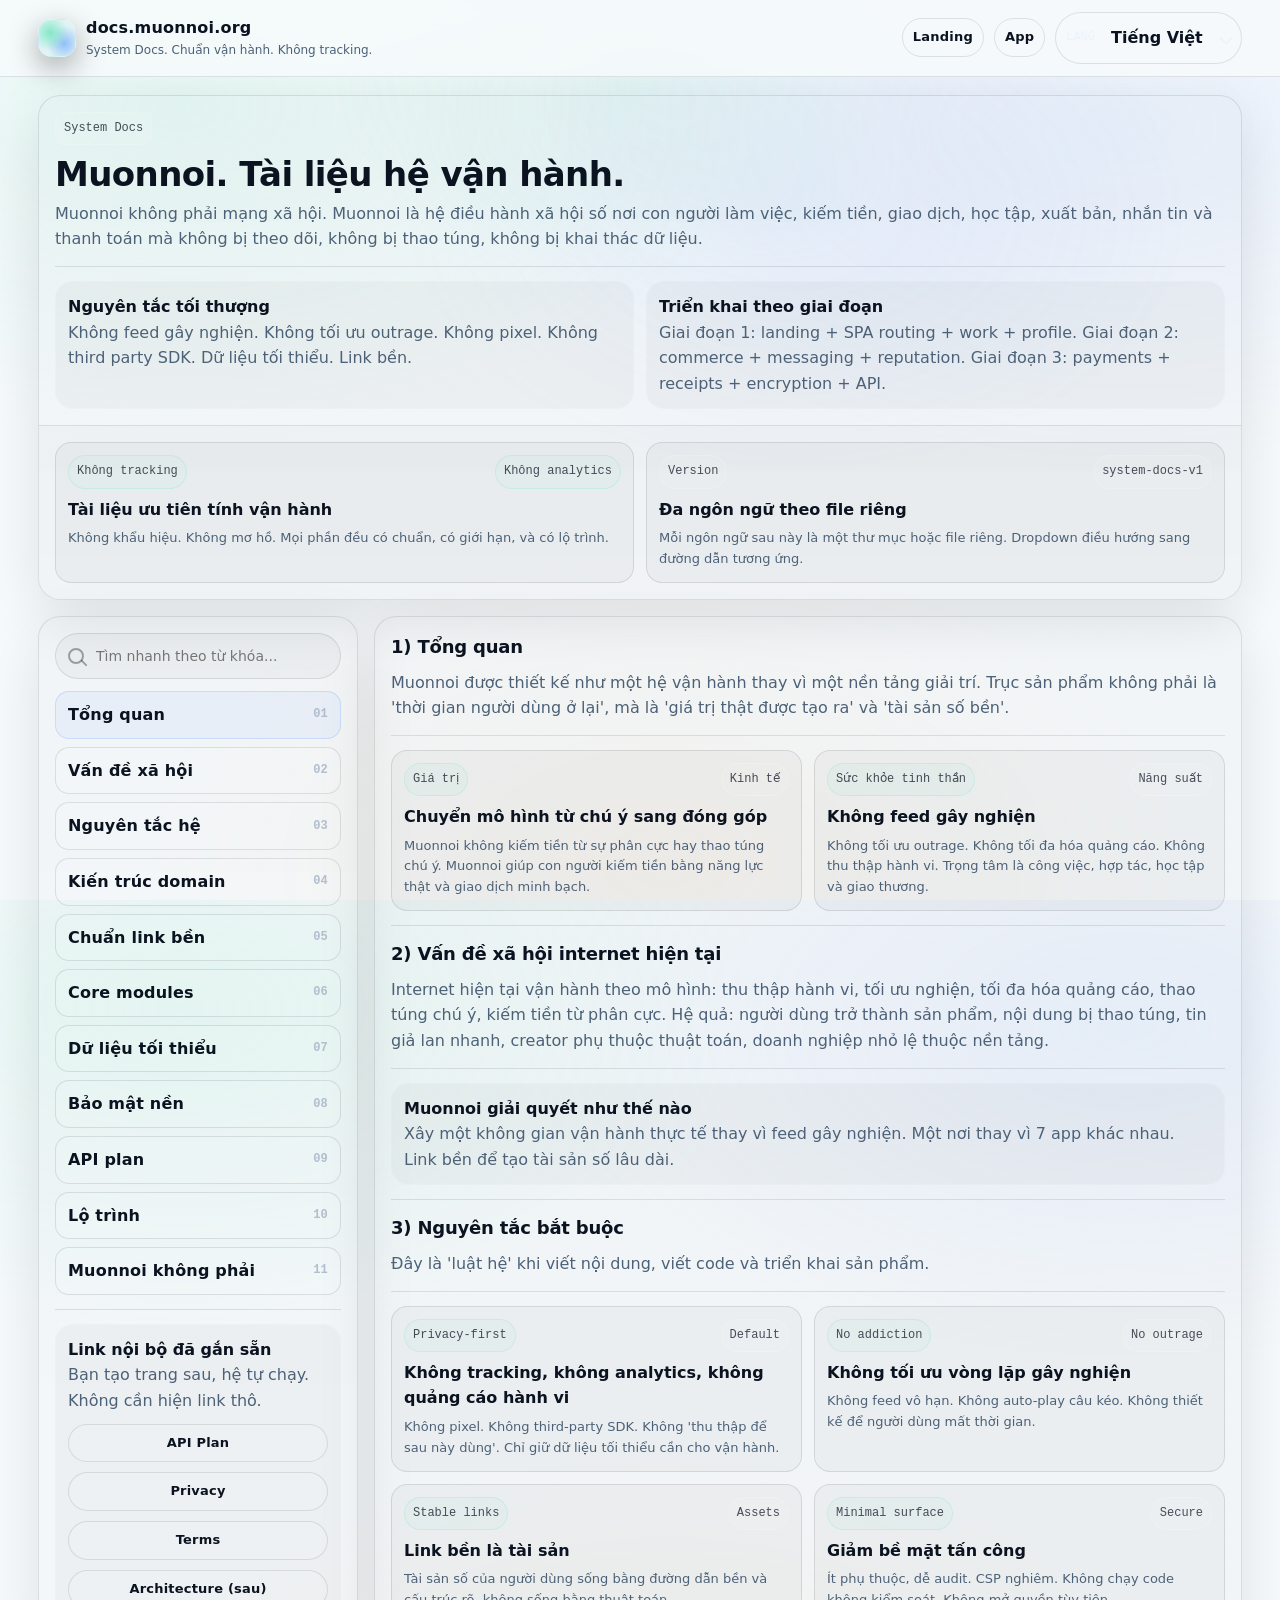
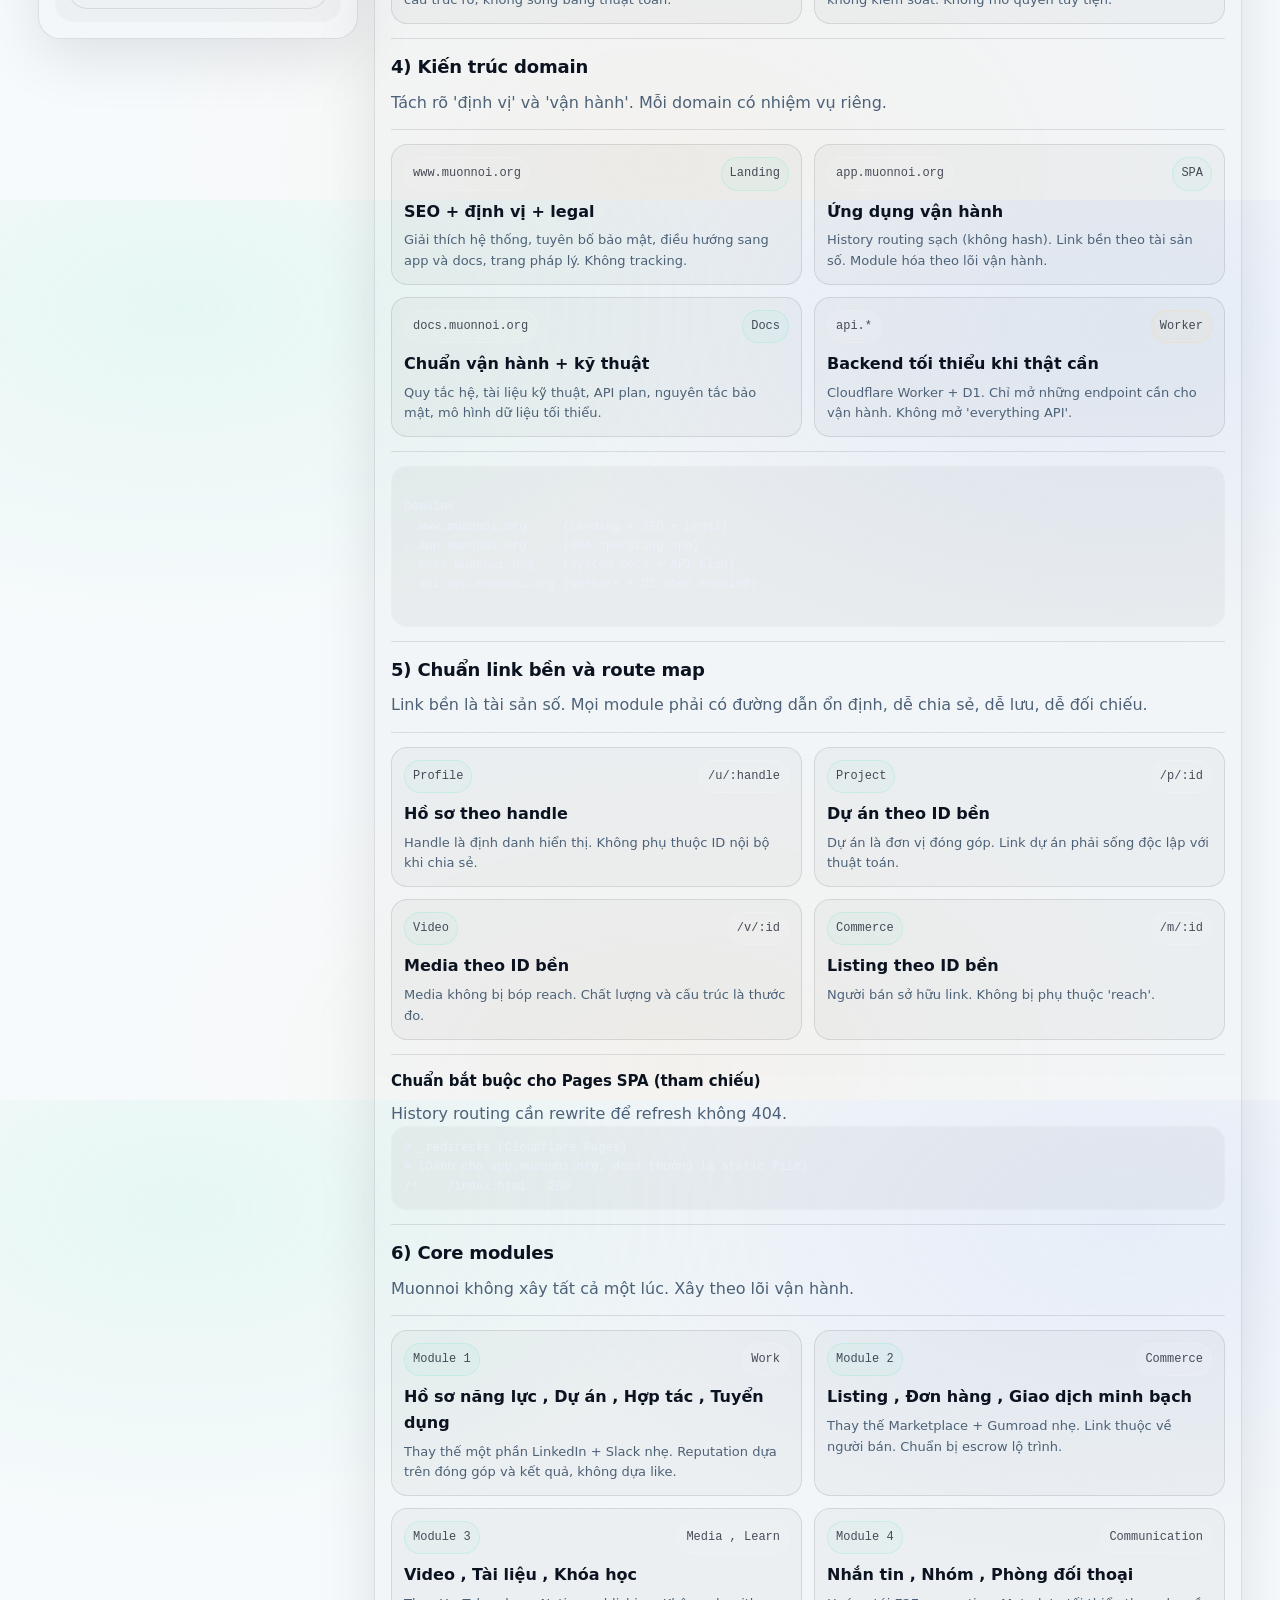
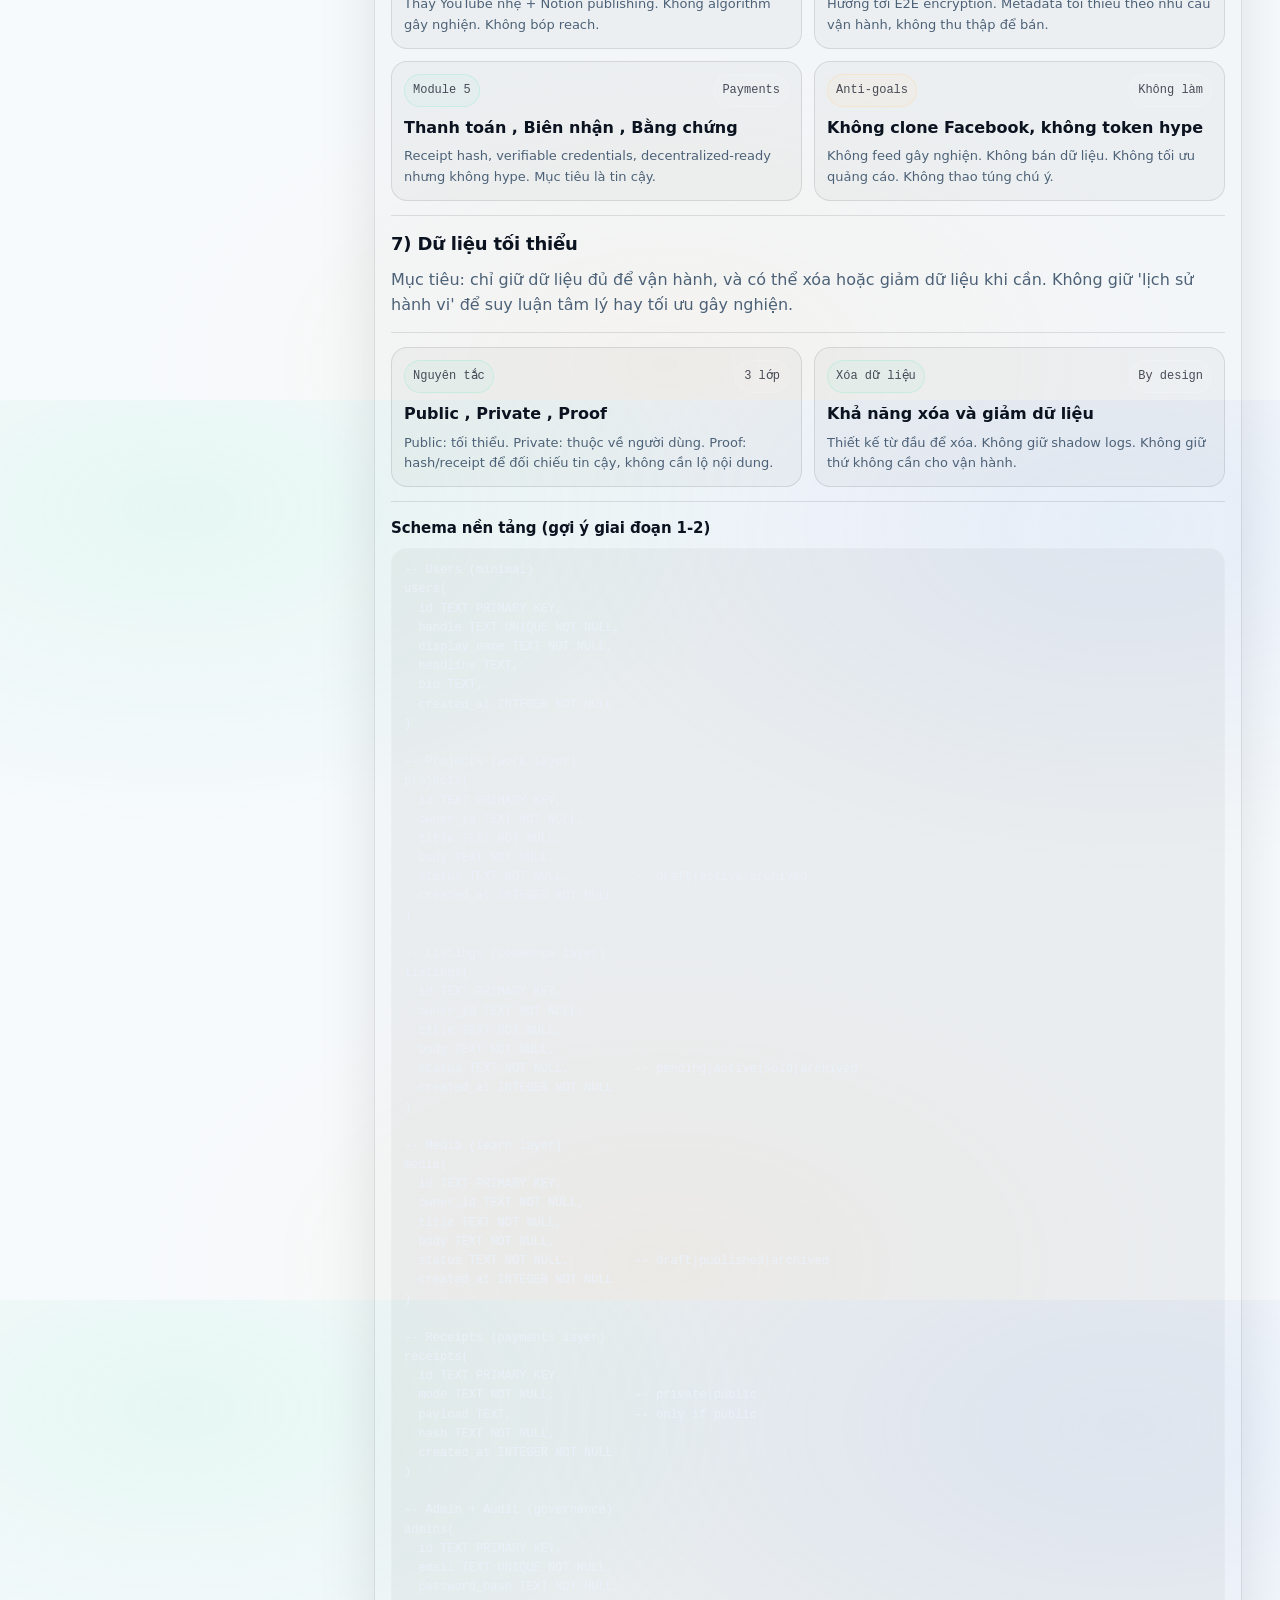
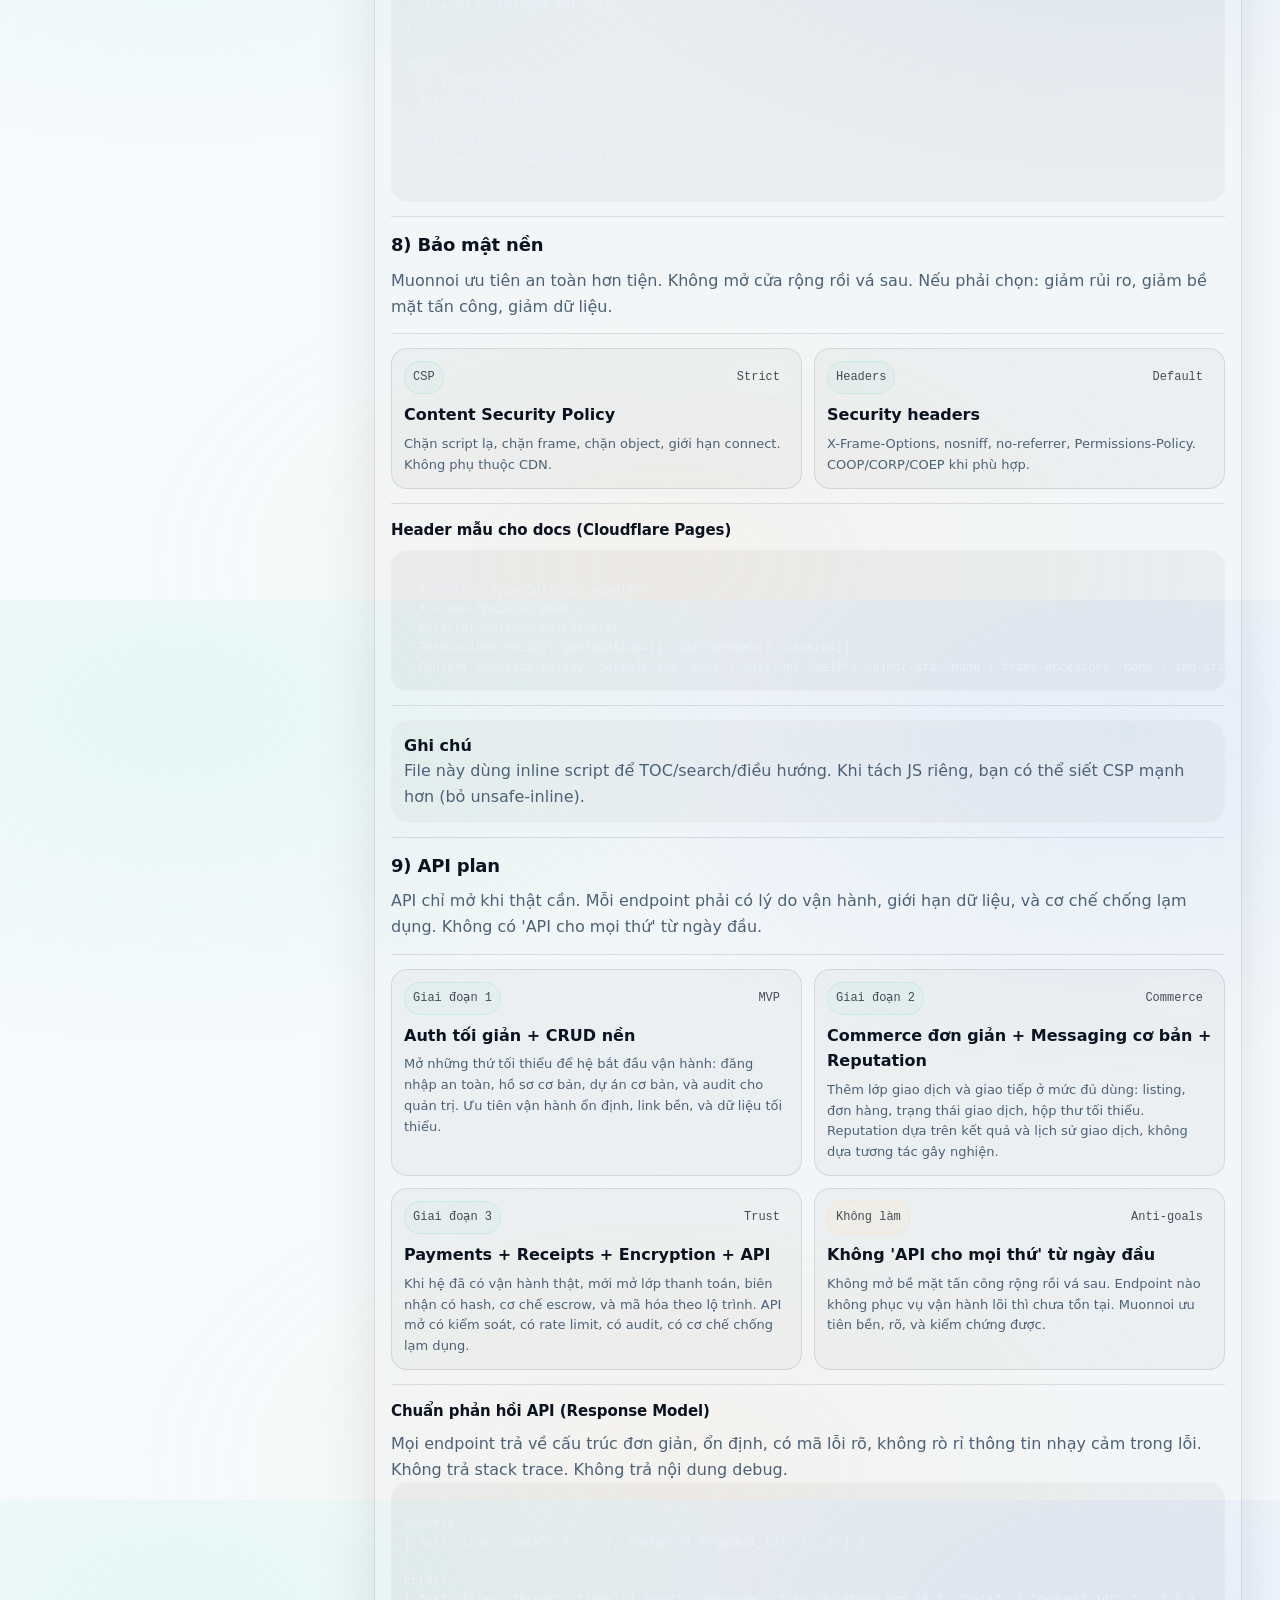
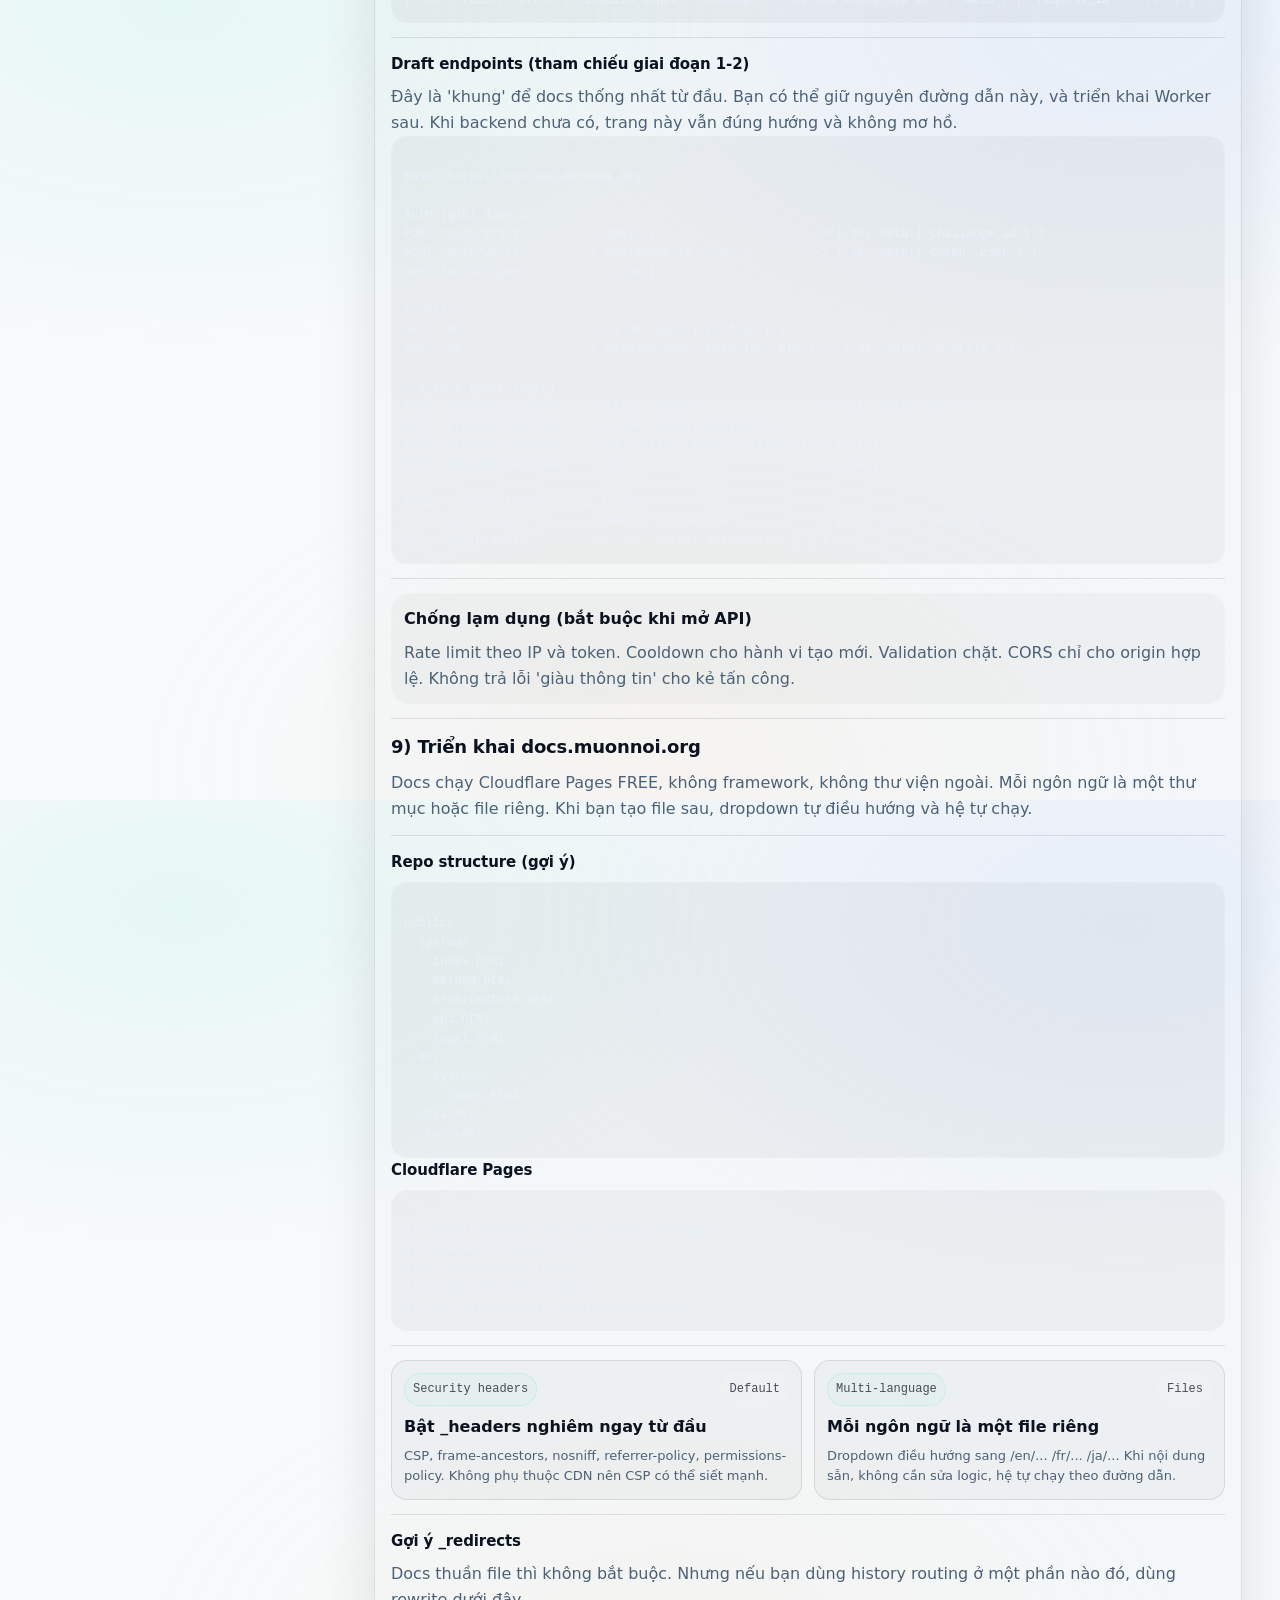
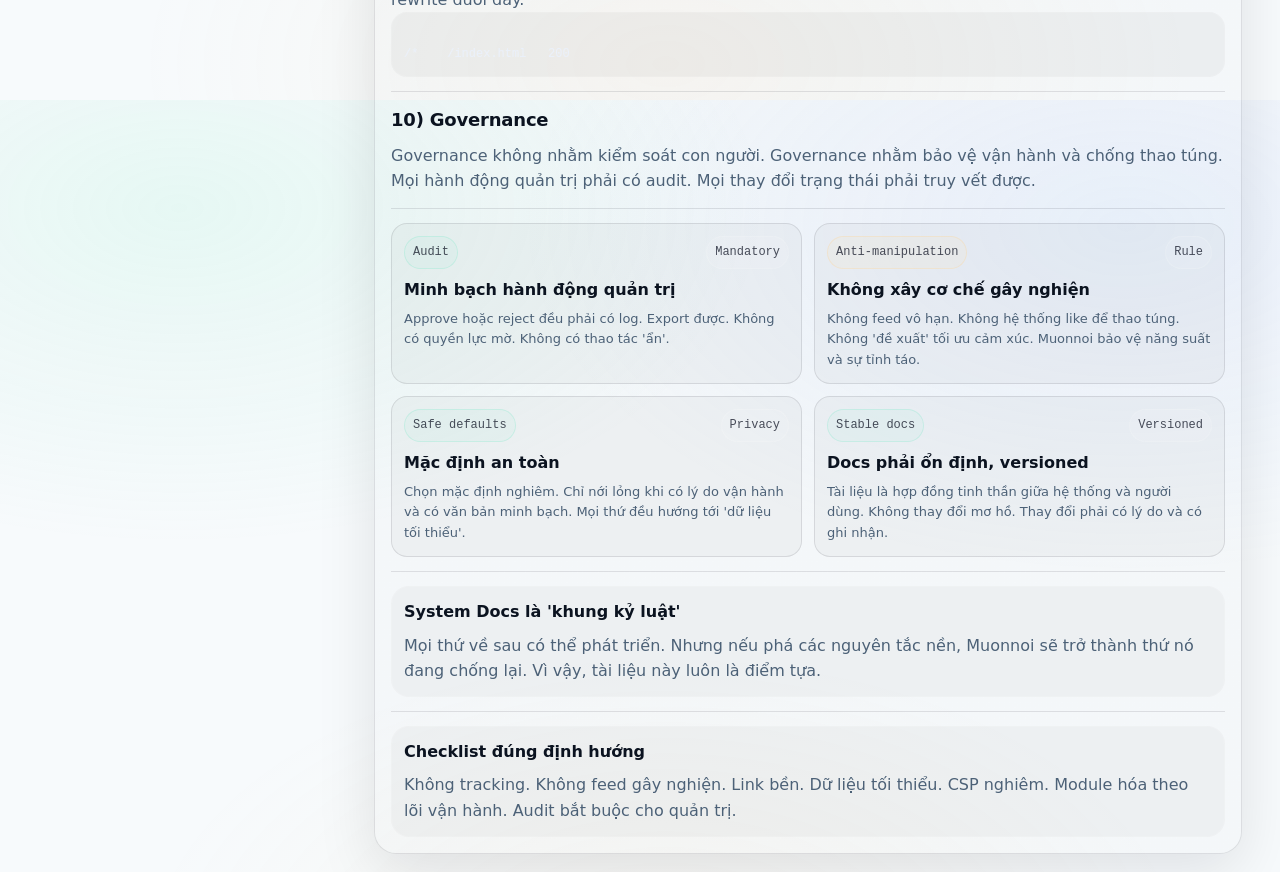
==== commit 261f300e: "feat(brand): align docs with Voice & Place v2.0 + SEO meta refresh - Replace legacy "Social Operatin" ====
--- a/public/system/index.html
+++ b/public/system/index.html
@@ -6,7 +6,7 @@
   <meta name="color-scheme" content="dark light" />
   <meta name="theme-color" content="#0b0f14" />
 
-  <title>Muonnoi System Docs · Hệ điều hành xã hội số</title>
+  <title>Muonnoi System Docs , Hệ điều hành xã hội số</title>
   <meta name="description" content="Tài liệu hệ thống Muonnoi: định vị, nguyên tắc bắt buộc, kiến trúc domain, chuẩn link bền, module lõi, dữ liệu tối thiểu, bảo mật nền và API plan theo giai đoạn." />
   <link rel="canonical" href="https://docs.muonnoi.org/system/" />
 
@@ -16,7 +16,7 @@
 
   <meta property="og:type" content="website" />
   <meta property="og:site_name" content="Muonnoi" />
-  <meta property="og:title" content="Muonnoi System Docs · Hệ điều hành xã hội số" />
+  <meta property="og:title" content="Muonnoi System Docs , Hệ điều hành xã hội số" />
   <meta property="og:description" content="Định vị, nguyên tắc, kiến trúc, chuẩn link bền, module lõi, dữ liệu tối thiểu, bảo mật nền và API plan." />
   <meta property="og:url" content="https://docs.muonnoi.org/system/" />
   <meta name="twitter:card" content="summary" />
@@ -400,6 +400,7 @@
       transform: translateX(-50%) translateY(-2px);
     }
   </style>
+  <meta property="og:image" content="https://muonnoi.org/assets/brand/mn.svg" />
 </head>
 
 <body>
@@ -425,12 +426,12 @@
         <div class="langWrap" aria-label="Ngôn ngữ">
           <span class="langLabel">LANG</span>
           <select class="lang" id="langSelect" aria-label="Chọn ngôn ngữ">
-            <option value="/system/" selected>VI</option>
-            <option value="/en/system/">EN</option>
-            <option value="/fr/system/">FR</option>
-            <option value="/ja/system/">JA</option>
-            <option value="/ko/system/">KO</option>
-            <option value="/zh/system/">ZH</option>
+            <option value="/system/" selected>Tiếng Việt</option>
+            <option value="/en/system/">English</option>
+            <option value="/fr/system/">Français</option>
+            <option value="/ja/system/">日本語</option>
+            <option value="/ko/system/">한국어</option>
+            <option value="/zh/system/">中文</option>
           </select>
           <span class="chev" aria-hidden="true"></span>
         </div>
@@ -491,7 +492,7 @@
         <div class="pad">
           <div class="search" role="search" aria-label="Tìm trong tài liệu">
             <span class="searchIcon" aria-hidden="true"></span>
-            <input id="search" type="search" placeholder="Tìm nhanh theo từ khóa…" autocomplete="off" />
+            <input id="search" type="search" placeholder="Tìm nhanh theo từ khóa..." autocomplete="off" />
           </div>
 
           <div class="navList" id="navList">
@@ -531,7 +532,7 @@
             <h2>1) Tổng quan</h2>
             <div class="muted">
               Muonnoi được thiết kế như một hệ vận hành thay vì một nền tảng giải trí.
-              Trục sản phẩm không phải là “thời gian người dùng ở lại”, mà là “giá trị thật được tạo ra” và “tài sản số bền”.
+              Trục sản phẩm không phải là 'thời gian người dùng ở lại', mà là 'giá trị thật được tạo ra' và 'tài sản số bền'.
             </div>
 
             <div class="hr"></div>
@@ -580,7 +581,7 @@
 
           <section id="principles" data-index>
             <h2>3) Nguyên tắc bắt buộc</h2>
-            <div class="muted">Đây là “luật hệ” khi viết nội dung, viết code và triển khai sản phẩm.</div>
+            <div class="muted">Đây là 'luật hệ' khi viết nội dung, viết code và triển khai sản phẩm.</div>
 
             <div class="hr"></div>
 
@@ -591,7 +592,7 @@
                   <div class="badge">Default</div>
                 </div>
                 <div class="itemTitle">Không tracking, không analytics, không quảng cáo hành vi</div>
-                <div class="itemBody">Không pixel. Không third-party SDK. Không “thu thập để sau này dùng”. Chỉ giữ dữ liệu tối thiểu cần cho vận hành.</div>
+                <div class="itemBody">Không pixel. Không third-party SDK. Không 'thu thập để sau này dùng'. Chỉ giữ dữ liệu tối thiểu cần cho vận hành.</div>
               </div>
 
               <div class="item" data-index>
@@ -627,7 +628,7 @@
 
           <section id="domains" data-index>
             <h2>4) Kiến trúc domain</h2>
-            <div class="muted">Tách rõ “định vị” và “vận hành”. Mỗi domain có nhiệm vụ riêng.</div>
+            <div class="muted">Tách rõ 'định vị' và 'vận hành'. Mỗi domain có nhiệm vụ riêng.</div>
 
             <div class="hr"></div>
 
@@ -665,7 +666,7 @@
                   <div class="badge warn">Worker</div>
                 </div>
                 <div class="itemTitle">Backend tối thiểu khi thật cần</div>
-                <div class="itemBody">Cloudflare Worker + D1. Chỉ mở những endpoint cần cho vận hành. Không mở “everything API”.</div>
+                <div class="itemBody">Cloudflare Worker + D1. Chỉ mở những endpoint cần cho vận hành. Không mở 'everything API'.</div>
               </div>
             </div>
 
@@ -722,7 +723,7 @@
                   <div class="badge">/m/:id</div>
                 </div>
                 <div class="itemTitle">Listing theo ID bền</div>
-                <div class="itemBody">Người bán sở hữu link. Không bị phụ thuộc “reach”.</div>
+                <div class="itemBody">Người bán sở hữu link. Không bị phụ thuộc 'reach'.</div>
               </div>
             </div>
 
@@ -749,7 +750,7 @@
                   <div class="badge ok">Module 1</div>
                   <div class="badge">Work</div>
                 </div>
-                <div class="itemTitle">Hồ sơ năng lực · Dự án · Hợp tác · Tuyển dụng</div>
+                <div class="itemTitle">Hồ sơ năng lực , Dự án , Hợp tác , Tuyển dụng</div>
                 <div class="itemBody">Thay thế một phần LinkedIn + Slack nhẹ. Reputation dựa trên đóng góp và kết quả, không dựa like.</div>
               </div>
 
@@ -758,16 +759,16 @@
                   <div class="badge ok">Module 2</div>
                   <div class="badge">Commerce</div>
                 </div>
-                <div class="itemTitle">Listing · Đơn hàng · Giao dịch minh bạch</div>
+                <div class="itemTitle">Listing , Đơn hàng , Giao dịch minh bạch</div>
                 <div class="itemBody">Thay thế Marketplace + Gumroad nhẹ. Link thuộc về người bán. Chuẩn bị escrow lộ trình.</div>
               </div>
 
               <div class="item" data-index>
                 <div class="itemTop">
                   <div class="badge ok">Module 3</div>
-                  <div class="badge">Media · Learn</div>
-                </div>
-                <div class="itemTitle">Video · Tài liệu · Khóa học</div>
+                  <div class="badge">Media , Learn</div>
+                </div>
+                <div class="itemTitle">Video , Tài liệu , Khóa học</div>
                 <div class="itemBody">Thay YouTube nhẹ + Notion publishing. Không algorithm gây nghiện. Không bóp reach.</div>
               </div>
 
@@ -776,7 +777,7 @@
                   <div class="badge ok">Module 4</div>
                   <div class="badge">Communication</div>
                 </div>
-                <div class="itemTitle">Nhắn tin · Nhóm · Phòng đối thoại</div>
+                <div class="itemTitle">Nhắn tin , Nhóm , Phòng đối thoại</div>
                 <div class="itemBody">Hướng tới E2E encryption. Metadata tối thiểu theo nhu cầu vận hành, không thu thập để bán.</div>
               </div>
 
@@ -785,7 +786,7 @@
                   <div class="badge ok">Module 5</div>
                   <div class="badge">Payments</div>
                 </div>
-                <div class="itemTitle">Thanh toán · Biên nhận · Bằng chứng</div>
+                <div class="itemTitle">Thanh toán , Biên nhận , Bằng chứng</div>
                 <div class="itemBody">Receipt hash, verifiable credentials, decentralized-ready nhưng không hype. Mục tiêu là tin cậy.</div>
               </div>
 
@@ -806,7 +807,7 @@
             <h2>7) Dữ liệu tối thiểu</h2>
             <div class="muted">
               Mục tiêu: chỉ giữ dữ liệu đủ để vận hành, và có thể xóa hoặc giảm dữ liệu khi cần.
-              Không giữ “lịch sử hành vi” để suy luận tâm lý hay tối ưu gây nghiện.
+              Không giữ 'lịch sử hành vi' để suy luận tâm lý hay tối ưu gây nghiện.
             </div>
 
             <div class="hr"></div>
@@ -814,7 +815,7 @@
             <div class="cols">
               <div class="item" data-index>
                 <div class="itemTop"><div class="badge ok">Nguyên tắc</div><div class="badge">3 lớp</div></div>
-                <div class="itemTitle">Public · Private · Proof</div>
+                <div class="itemTitle">Public , Private , Proof</div>
                 <div class="itemBody">Public: tối thiểu. Private: thuộc về người dùng. Proof: hash/receipt để đối chiếu tin cậy, không cần lộ nội dung.</div>
               </div>
 
@@ -827,7 +828,7 @@
 
             <div class="hr"></div>
 
-            <h3>Schema nền tảng (gợi ý giai đoạn 1–2)</h3>
+            <h3>Schema nền tảng (gợi ý giai đoạn 1-2)</h3>
             <div class="code">-- Users (minimal)
 users(
   id TEXT PRIMARY KEY,
@@ -942,7 +943,7 @@
             <h2>9) API plan</h2>
             <div class="muted">
               API chỉ mở khi thật cần. Mỗi endpoint phải có lý do vận hành, giới hạn dữ liệu, và cơ chế chống lạm dụng.
-              Không có “API cho mọi thứ” từ ngày đầu.
+              Không có 'API cho mọi thứ' từ ngày đầu.
             </div>
 
             <div class="hr"></div>
@@ -987,7 +988,7 @@
       <div class="badge warn">Không làm</div>
       <div class="badge">Anti-goals</div>
     </div>
-    <div class="itemTitle">Không “API cho mọi thứ” từ ngày đầu</div>
+    <div class="itemTitle">Không 'API cho mọi thứ' từ ngày đầu</div>
     <div class="itemBody">
       Không mở bề mặt tấn công rộng rồi vá sau. Endpoint nào không phục vụ vận hành lõi thì chưa tồn tại. Muonnoi ưu tiên bền, rõ, và kiểm chứng được.
     </div>
@@ -1011,9 +1012,9 @@
 
 <div class="hr"></div>
 
-<h3>Draft endpoints (tham chiếu giai đoạn 1–2)</h3>
+<h3>Draft endpoints (tham chiếu giai đoạn 1-2)</h3>
 <div class="muted">
-  Đây là “khung” để docs thống nhất từ đầu. Bạn có thể giữ nguyên đường dẫn này, và triển khai Worker sau. Khi backend chưa có, trang này vẫn đúng hướng và không mơ hồ.
+  Đây là 'khung' để docs thống nhất từ đầu. Bạn có thể giữ nguyên đường dẫn này, và triển khai Worker sau. Khi backend chưa có, trang này vẫn đúng hướng và không mơ hồ.
 </div>
 
 <div class="code" aria-label="API endpoints draft">
@@ -1044,7 +1045,7 @@
 <div class="callout">
   <strong>Chống lạm dụng (bắt buộc khi mở API)</strong>
   <div class="muted" style="margin-top:8px">
-    Rate limit theo IP và token. Cooldown cho hành vi tạo mới. Validation chặt. CORS chỉ cho origin hợp lệ. Không trả lỗi “giàu thông tin” cho kẻ tấn công.
+    Rate limit theo IP và token. Cooldown cho hành vi tạo mới. Validation chặt. CORS chỉ cho origin hợp lệ. Không trả lỗi 'giàu thông tin' cho kẻ tấn công.
   </div>
 </div>
 
@@ -1098,7 +1099,7 @@
       <div class="itemTop"><div class="badge ok">Multi-language</div><div class="badge">Files</div></div>
       <div class="itemTitle">Mỗi ngôn ngữ là một file riêng</div>
       <div class="itemBody">
-        Dropdown điều hướng sang /en/… /fr/… /ja/… Khi nội dung sẵn, không cần sửa logic, hệ tự chạy theo đường dẫn.
+        Dropdown điều hướng sang /en/... /fr/... /ja/... Khi nội dung sẵn, không cần sửa logic, hệ tự chạy theo đường dẫn.
       </div>
     </div>
   </div>
@@ -1127,7 +1128,7 @@
       <div class="itemTop"><div class="badge ok">Audit</div><div class="badge">Mandatory</div></div>
       <div class="itemTitle">Minh bạch hành động quản trị</div>
       <div class="itemBody">
-        Approve hoặc reject đều phải có log. Export được. Không có quyền lực mờ. Không có thao tác “ẩn”.
+        Approve hoặc reject đều phải có log. Export được. Không có quyền lực mờ. Không có thao tác 'ẩn'.
       </div>
     </div>
 
@@ -1135,7 +1136,7 @@
       <div class="itemTop"><div class="badge warn">Anti-manipulation</div><div class="badge">Rule</div></div>
       <div class="itemTitle">Không xây cơ chế gây nghiện</div>
       <div class="itemBody">
-        Không feed vô hạn. Không hệ thống like để thao túng. Không “đề xuất” tối ưu cảm xúc. Muonnoi bảo vệ năng suất và sự tỉnh táo.
+        Không feed vô hạn. Không hệ thống like để thao túng. Không 'đề xuất' tối ưu cảm xúc. Muonnoi bảo vệ năng suất và sự tỉnh táo.
       </div>
     </div>
 
@@ -1143,7 +1144,7 @@
       <div class="itemTop"><div class="badge ok">Safe defaults</div><div class="badge">Privacy</div></div>
       <div class="itemTitle">Mặc định an toàn</div>
       <div class="itemBody">
-        Chọn mặc định nghiêm. Chỉ nới lỏng khi có lý do vận hành và có văn bản minh bạch. Mọi thứ đều hướng tới “dữ liệu tối thiểu”.
+        Chọn mặc định nghiêm. Chỉ nới lỏng khi có lý do vận hành và có văn bản minh bạch. Mọi thứ đều hướng tới 'dữ liệu tối thiểu'.
       </div>
     </div>
 
@@ -1159,7 +1160,7 @@
   <div class="hr"></div>
 
   <div class="callout">
-    <strong>System Docs là “khung kỷ luật”</strong>
+    <strong>System Docs là 'khung kỷ luật'</strong>
     <div class="muted" style="margin-top:8px">
       Mọi thứ về sau có thể phát triển. Nhưng nếu phá các nguyên tắc nền, Muonnoi sẽ trở thành thứ nó đang chống lại. Vì vậy, tài liệu này luôn là điểm tựa.
     </div>
